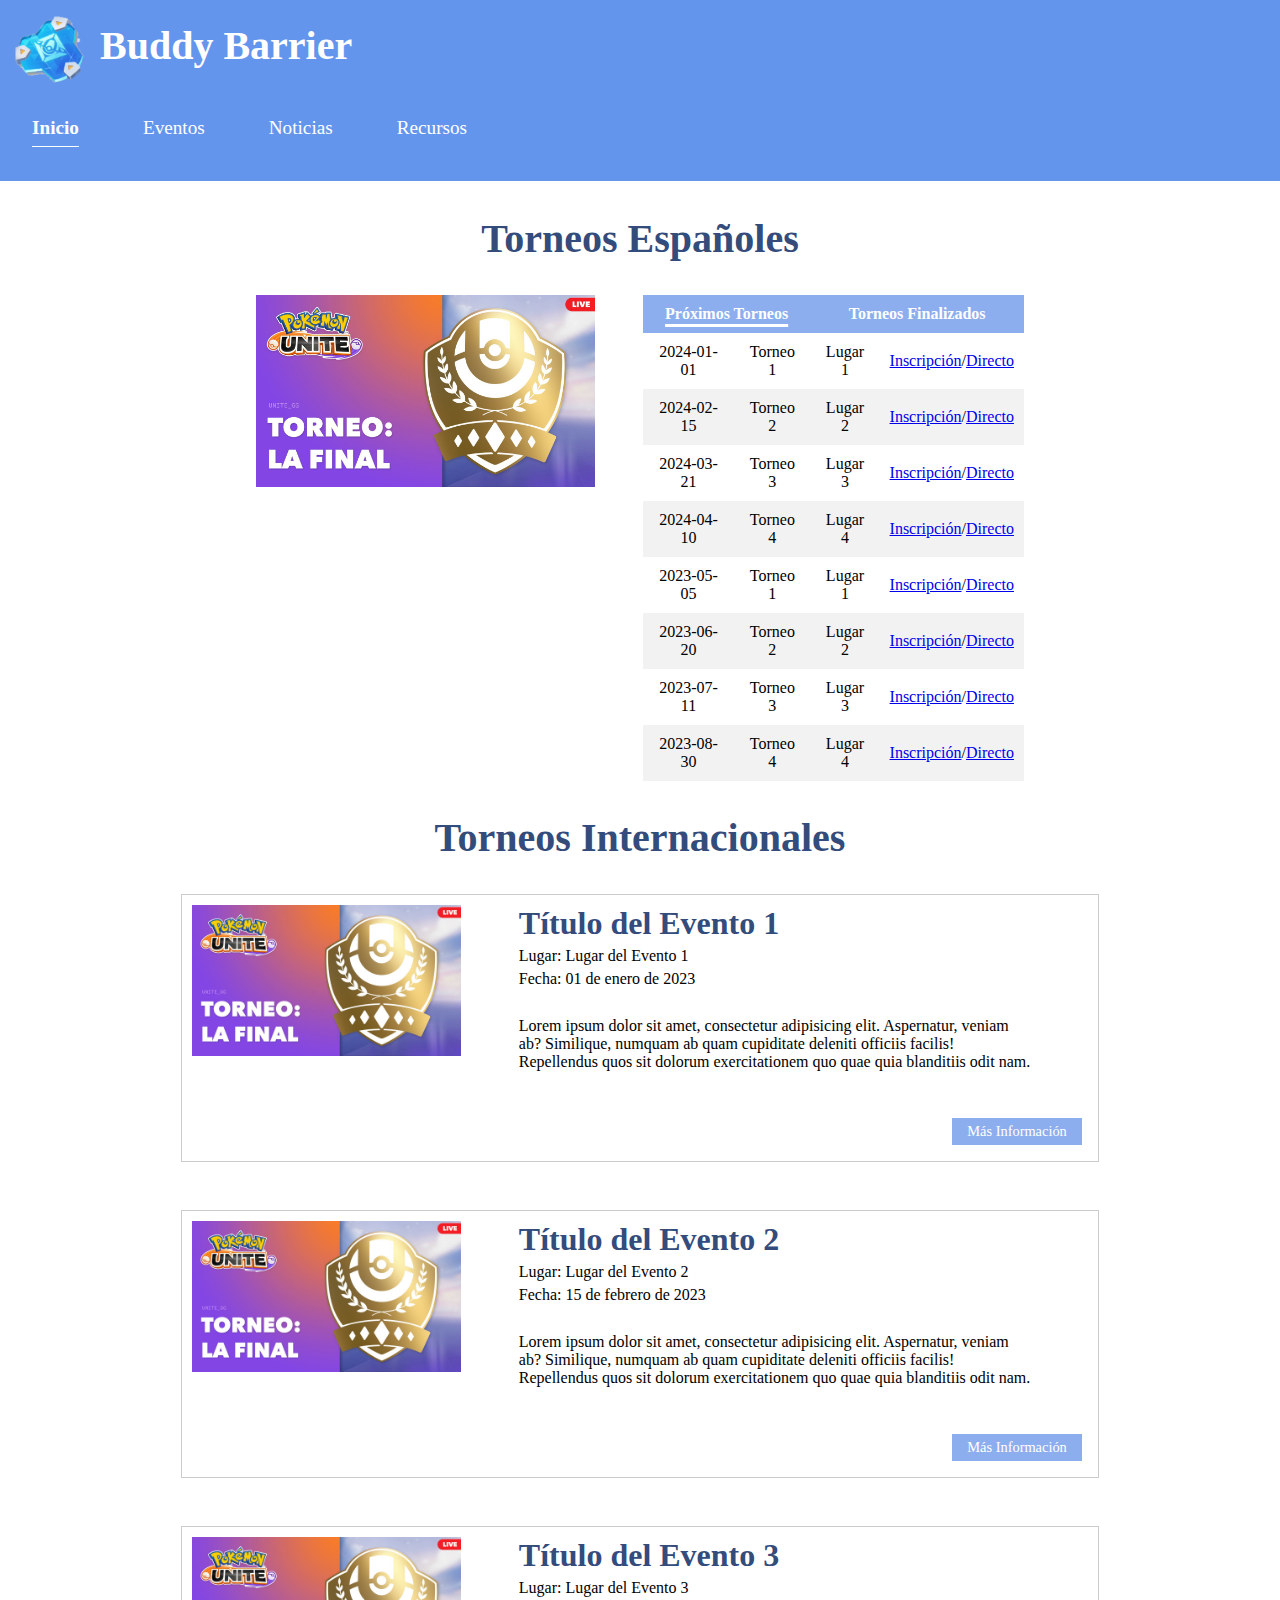
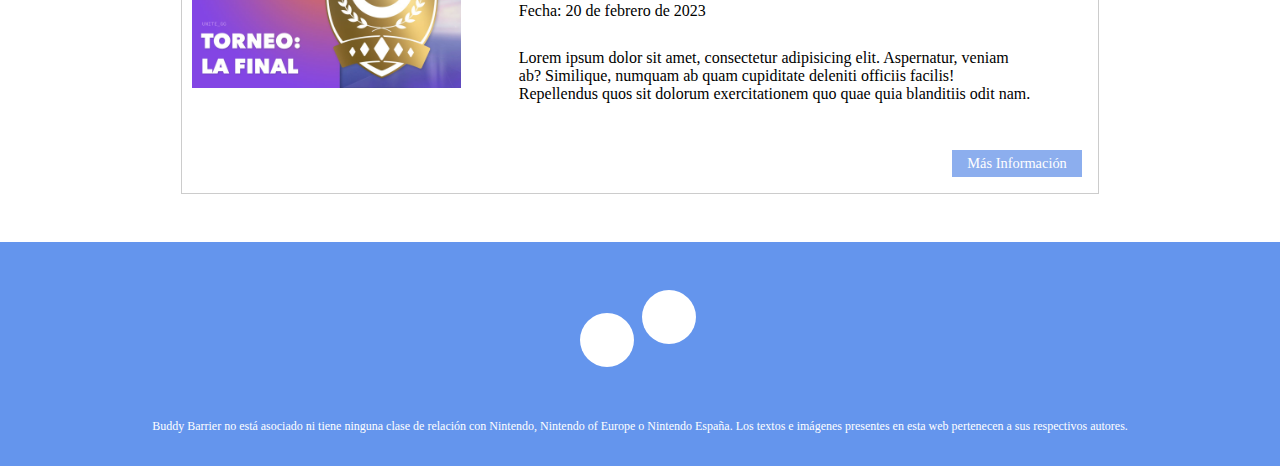
==== index.html @ f01d0a7c "intentar corregir tabla" ====
<!DOCTYPE html>
<html lang="es">

<head>
    <meta charset="UTF-8">
    <meta name="viewport" content="width=device-width, initial-scale=1.0">
    <title>Buddy Barrier</title>
    <link rel="stylesheet" href="css/estilos.css">
    <link rel="stylesheet" href="https://cdnjs.cloudflare.com/ajax/libs/font-awesome/4.7.0/css/font-awesome.min.css">

    <link rel="stylesheet" href="https://use.fontawesome.com/releases/v5.8.1/css/all.css"
        integrity="sha384-50oBUHEmvpQ+1lW4y57PTFmhCaXp0ML5d60M1M7uH2+nqUivzIebhndOJK28anvf" crossorigin="anonymous">
    <script src="css/js/tablaeventos.js"></script>
    <script src="./css/js/script.js"> </script>

</head>

<body>
    <script>
        document.addEventListener("DOMContentLoaded", function () {
            document.getElementById('encabezado1').addEventListener('click', function () {
                mostrarFilas('grupo1');
                var columna = document.getElementById('encabezado1');
                columna.classList.add('activo');
                columna = document.getElementById('encabezado2');
                columna.classList.remove('activo');
                ocultarFilas('grupo2');
            });

            document.getElementById('encabezado2').addEventListener('click', function () {
                mostrarFilas('grupo2');
                ocultarFilas('grupo1');
                var columna = document.getElementById('encabezado2');
                columna.classList.add('activo');
                columna = document.getElementById('encabezado1');
                columna.classList.remove('activo');
            });

            document.getElementById('encabezado1').click();

            function mostrarFilas(grupo) {
                var filas = document.getElementsByClassName(grupo);

                for (var i = 0; i < filas.length; i++) {
                    filas[i].classList.remove('oculto');
                }
            }

            function ocultarFilas(grupo) {
                var filas = document.getElementsByClassName(grupo);

                for (var i = 0; i < filas.length; i++) {
                    filas[i].classList.add('oculto');
                }
            }
        });

    </script>

    <header>

        <div class="topnav" id="myTopnav">
            <div class="logo" id="logo">
                <img src="css/imagenes/BuddyB.png">
                <h1>Buddy Barrier</h1>
            </div>

            <a href="index.html" class="active">Inicio</a>
            <a href="eventos.html">Eventos</a>
            <a href="noticas.html">Noticias</a>
            <a href="recursos.html">Recursos</a>
            <a href="javascript:void(0);" class="icon" onclick="menuFunction()">
                <span class="bars">☰</span>
            </a>
        </div>
    </header>
    <main>
        <h2>Torneos Españoles</h2>

        <div class="infotorneo">
            <a href="#"><img src="css/imagenes/destacado/torneo.jpg" class="imagen"></a>
            <table class="mi-tabla">
                <thead>
                    <tr>
                        <th id="encabezado1" class="encabezado" colspan="2">Próximos
                            Torneos</th>
                        <th id="encabezado2" class="encabezado" colspan="2">Torneos
                            Finalizados</th>

                    </tr>

                </thead>

                <tbody id="tablaBody">
                </tbody>

            </table>

        </div>
        <h2>Torneos Internacionales</h2>
        <script src="./css/js/eventos.js"> </script>

        <div class="eventos" id="eventosContainer"></div>

        <script>document.getElementById('logo').addEventListener('click', function () {
                window.location.href = 'index.html';
            });
        </script>

    </main>
    <footer>
        <div class="rounded-social-buttons">
            <a class="social-button facebook" href="https://twitter.com/PKMUnite_ESP" target="_blank"><i
                    class="fab fa-twitter"></i></a>
            <a class="social-button instagram" href="" target="_blank"><i class="fab fa-discord"></i></a>
        </div>
        <p>Buddy Barrier no está asociado ni tiene ninguna clase de relación con Nintendo, Nintendo of Europe o
            Nintendo
            España. Los textos e imágenes presentes en esta web pertenecen a sus respectivos autores.
        </p>

    </footer>
    <button id="scrollToTopBtn">&#5123;</button>
    <script>
        window.onscroll = function () { scrollFunction() };

        function scrollFunction() {
            if (document.body.scrollTop > 20 || document.documentElement.scrollTop > 20) {
                document.getElementById("scrollToTopBtn").style.display = "block";
            } else {
                document.getElementById("scrollToTopBtn").style.display = "none";
            }
        }

        function scrollToTop() {
            document.body.scrollTop = 0;
            document.documentElement.scrollTop = 0;
        }

        document.getElementById("scrollToTopBtn").addEventListener("click", scrollToTop);
    </script>

</body>

</html>
---- css/estilos.css ----
html {
  min-height: 100%;
  position: relative;
}

body {
  margin-bottom: 40px;
}

html,
body {
  max-width: 100%;
  margin: 0;
  padding: 0;
}

main {
  margin-inline: auto;
}

footer {
  position: relative;
  bottom: 0;
  background-color: cornflowerblue;
  width: 100%;
}


@media screen and (max-width: 700px) {
  footer {
    position: relative;
    background-color: cornflowerblue;
    width: 100%;
    margin-top: 2rem;

  }
}

footer p {
  color: #FFFFFF;
  margin: 0;
  padding: 2rem;
  font-size: .75rem;
  font-weight: normal;
  text-align: center;
}

.topnav {
  overflow: hidden;
  background-color: cornflowerblue;
  min-height: 3rem;
  width: 100%;
}

.topnav a {
  float: left;
  display: block;
  color: #FFFFFF;
  text-align: center;
  padding: 1rem 2rem;
  text-decoration: none;
  font-size: 1.2rem;
  min-height: 3rem;
  text-decoration: none;

}

h2 {
  text-align: center;
  width: 70%;
  margin-inline: auto;
  color: rgb(51, 76, 124);
  font-size: 2.5rem;
}

.bars {
  font-size: 2rem;
}

.topnav a:hover {
  background-color: #8caeee;
  color: #FFFFFF;
}

.boton:hover,
.encabezado:hover {
  background-color: #cbdbf8;
  color: #FFFFFF;
}

.topnav a.active {
  color: #FFFFFF;
  text-decoration: underline white;
  text-underline-offset: .75rem;
  font-weight: bold;
}

.topnav .icon {
  display: none;
}

@media screen and (max-width: 700px) {
  .topnav a:not(:first-child) {
    display: none;
  }

  .topnav a.icon {
    float: right;
    display: block;
  }
}

@media screen and (max-width: 700px) {
  .topnav.responsive {
    position: relative;
  }

  .topnav.responsive .icon {
    position: absolute;
    right: 0;
    top: 0;
  }

  .topnav.responsive a {
    float: none;
    display: block;
    text-align: left;
  }
}

body {
  margin: 0;
}

.logo img {
  width: 5%;
  min-width: 100px;
  float: inline-start;
  margin: 0;
}

@media screen and (max-width: 700px) {
  .logo img {
    display: none;
  }
}

.logo h1 {
  display: inline-block;
  vertical-align: top;
  padding-top: 1.4rem;
  margin: 0;
  color: #FFFFFF;
  font-size: 2.5rem;
}

@media screen and (max-width: 700px) {
  .logo h1 {
    display: inline-block;
    vertical-align: top;
    padding: 1rem;
    margin: 0;
    width: 100%;
    color: #FFFFFF;
    font-size: 2.7rem;
  }
}

.logo {
  padding-bottom: 2rem;
}


.mi-tabla {
  border-collapse: collapse;
  margin-left: 3rem;
  width: 50%;
  font-size: 1rem;
}

@media screen and (max-width: 700px) {
  .mi-tabla {
    margin-inline: auto;
    border-collapse: collapse;
    width: 100%;
    font-size: .9rem;
    margin-top: 2rem;
  }
}

.infotorneo {
  width: 60%;
  margin-top: 2rem;
  margin-inline: auto;
  display: flex;
  align-items: flex-start;
}

@media screen and (max-width: 700px) {
  .infotorneo {
    width: 90%;
    flex-direction: column;
    align-items: center;
    text-align: center;
    margin-top: 2rem;
    margin-inline: auto;

  }
}


.encabezado {
  background-color: #8caeee;
  color: white;
  text-align: center;
}

.oculto {
  display: none;
}

.activo {
  color: #FFFFFF;
  text-decoration: underline white;
  text-underline-offset: .3rem;
  text-decoration-thickness: .2rem;
}

.mi-tabla th,
.mi-tabla td {
  padding: 10px;
  text-align: center;
}


.mi-tabla tr:nth-child(even) {
  background-color: #f2f2f2;
  /* Fondo gris para filas pares */
}

.mi-tabla tr:nth-child(odd) {
  background-color: white;
  /* Fondo blanco para filas impares */
}

.imagen {
  width: 100%;
  height: 12rem;
}

@media screen and (max-width: 700px) {
  .imagen {
    width: 100%;
  }
}

.evento {
  display: flex;
  width: 70%;
  margin-inline: auto;
  margin-bottom: 20px;
  border: 1px solid #ccc;
  padding: 10px;
  position: relative;
  margin-bottom: 3rem;

}

.imagenevento {
  flex: 0 0 30%;
  margin-right: 10px;
  width: 80%;
}

@media screen and (max-width: 700px) {
  .imagenevento {
    display: none;

  }
}

.imagenevento img {
  width: 100%;
  height: auto;
}

.informacion {
  flex: 1;
  padding-left: 3rem;
}

@media screen and (max-width: 700px) {
  .informacion {
    flex: 2;
    padding: 2rem;
    margin-inline: auto;

  }
}

.titulo {
  color: rgb(51, 76, 124);
  font-weight: bold;
  font-size: 2em;
  margin-bottom: 5px;
}

.lugar,
.fecha {
  margin-bottom: 5px;
}

.descripcion {

  padding-top: 1.5rem;
  width: 90%;
  margin-bottom: 5rem;
}

@media screen and (max-width: 700px) {
  .descripcion {

    padding-top: 1.5rem;
    width: 90%;
    margin-bottom: 2rem;
  }
}

.boton {
  position: absolute;
  bottom: 1rem;
  right: 1rem;
  background-color: #8caeee;
  color: #fff;
  border: none;
  padding: 5px 10px;
  cursor: pointer;
  font-size: 0.9em;
  width: 12%;
  text-align: center;
}

@media screen and (max-width: 700px) {
  .boton {
    background-color: #8caeee;
    color: #fff;
    border: none;
    padding: 5px 10px;
    cursor: pointer;
    font-size: 0.9em;
    bottom: 0;
    right: 0;
    position: relative;
    width: 50%;
    font-size: 1rem;
    margin-top: 2rem;
    left: 7rem;
    top: 1.5rem;
    text-align: center;
  }
}

.calendar {
  width: 100%;
  margin-inline: auto;
  padding: 5rem;
  height: auto;
}

@media screen and (max-width: 700px) {
  .calendar {
    width: 95%;
    padding: 0;
    margin-top: 2rem;
    margin-bottom: 6rem;
  }
}

.fullimg {
  width: 100%;
  height: 100vh;
  background-color: rgba(0, 0, 0, .9);
  position: fixed;
  top: 0;
  left: 0;
  display: flex;
  align-content: center;
  justify-content: center;
  z-index: 99;
  display: none;
  overflow: auto;
}

.fullscreen {
  width: 100%;
  height: 100vh;
  background-color: rgba(0, 0, 0, .9);
  position: fixed;
  top: 0;
  left: 0;
  align-content: center;
  z-index: 99;
  overflow: auto;
  display: none;
}

.fullscreen h1 {
  color: #FFFFFF;
  width: 70%;
  padding: 2rem;
  font-size: 2.5rem;
  text-align: center;
  margin-inline: auto;
  border-bottom-style: solid;
  border-bottom-width: .10rem;
  border-bottom-color: #FFFFFF;
  font-family: 'Bertha', Cambria, Cochin, Georgia, Times, 'Times New Roman', serif;
  font-weight: bold;
}

.fullscreen a {
  text-decoration: none;

}

.fullscreen p {
  margin-bottom: 4rem;
  color: #FFFFFF;
  padding: 2rem;
  width: 75%;
  margin-inline: auto;
  font-size: 1.5rem;
  font-family: 'Bertha', Cambria, Cochin, Georgia, Times, 'Times New Roman', serif;
  font-weight: normal;
}

.fullscreen div {
  width: 20%;
  margin-inline: auto;
  text-align: center;
  display: block;
  margin-bottom: 4rem;
  position: relative;
  left: 0;
}

@media (max-width: 700px) {
  .fullscreen div {
    min-width: 10rem;
    text-align: center;
    display: block;
    position: relative;
    left: 0;
  }
}

.fullscreen span {
  justify-content: right;
  display: flex;
  padding: 2rem;
}

.fullimg img {
  width: 75%;
  margin-inline: 3rem;
  object-fit: contain;

}

@media (max-width: 700px) {
  .fullimg img {
    width: 75%;
    object-fit: contain;
    margin: 0;
  }
}

span {
  font-size: 3rem;
  color: white;
}

.grid-gallery {
  padding: 2rem;
  display: grid;
  grid-auto-rows: 200px;
  gap: 1rem;
  grid-auto-flow: row dense;
}

.grid-gallery img:hover {
  cursor: pointer;
  opacity: 0.7;
  transform: scale(1.05);
  transform: rotate(-1.2deg) scale(1.05);
  transition: 0.6s ease-out;
  filter: grayscale(0.9);
}

@media all and (min-width: 320px) {
  .grid-gallery {
    grid-template-columns: repeat(1, 1fr);
  }
}

@media all and (min-width: 768px) {
  .grid-gallery {
    grid-template-columns: repeat(3, 1fr);
  }
}

@media all and (min-width: 1024px) {
  .grid-gallery {
    grid-template-columns: repeat(6, 1fr);
  }
}

.grid-gallery__item:nth-child(11n+1) {
  grid-column: span 1;
}

.grid-gallery__item:nth-child(11n+4) {
  grid-column: span 2;
  grid-row: span 1;
}

.grid-gallery__item:nth-child(11n+6) {
  grid-column: span 3;
  grid-row: span 1;
}

.grid-gallery__item:nth-child(11n+7) {
  grid-column: span 1;
  grid-row: span 2;
}

.grid-gallery__item:nth-child(11n+8) {
  grid-column: span 2;
  grid-row: span 2;
}

.grid-gallery__item:nth-child(11n+9) {
  grid-row: span 3;
}

.grid-gallery__image {
  width: 100%;
  height: 100%;
  object-fit: cover;
}

.noticias {
  margin-top: 2rem;
  width: 70%;
  display: flex;
  flex-wrap: wrap;
  margin-inline: auto;
}

.noticia {
  width: calc(50% - 10px);
  margin: 2rem;
  margin-inline: auto;
  border: 1px solid #ccc;
  cursor: pointer;
  transition: transform 0.2s;
}

@media (max-width: 700px) {
  .noticias {
    margin-top: 2rem;
    width: 70%;
    flex-wrap: wrap;
    margin-inline: auto;
  }
}

@media (max-width: 700px) {


  .noticia {
    width: calc(100% - 10px);
    border: 1px solid #ccc;
    cursor: pointer;
    transition: transform 0.2s;
  }
}

.noticia img {
  max-width: 100%;
}

.noticia h2 {
  margin: 10px;
  font-size: 2rem;
  margin-inline: auto;
  color: rgb(51, 76, 124);
}

.noticia:hover {
  transform: scale(1.01);
}

/* noticia*/

.breadcrumb {
  font-size: 1.2rem;
  margin: 2rem;
  margin-inline: auto;
  width: 80%;
}

.contenedornoticia {
  height: auto;
  display: flex;
  width: 80%;
  margin: 2rem;
  margin-inline: auto;
  margin-bottom: 4rem;
}

@media (max-width: 1300px) {
  .contenedornoticia {
    display: block;
    width: 80%;
    margin: 0;
    margin-inline: auto;

  }

}

.articulo {
  width: 60rem;
  box-sizing: border-box;
  margin-right: 7rem;
}

@media (max-width: 1300px) {


  .articulo {
    width: 100%;
    box-sizing: border-box;
    margin-right: 0;
  }
}

.articulo h1 {
  font-size: 3rem;
  color: rgb(51, 76, 124);
}

.imagennoticia img {
  max-width: 100%;
  height: auto;
  margin-bottom: 4rem;
}

.recomendados {
  min-width: 30rem;
  box-sizing: border-box;
  margin-top: 8rem;
  height: 2rem;
  display: grid;
}

@media (max-width: 1300px) {
  .recomendados {
    min-width: 100%;
    box-sizing: border-box;
    margin-top: 2rem;
    height: 4rem;
    display: table;
    margin-bottom: 4rem;
  }
}

.recomendado {
  width: 60%;
  height: auto;
  box-sizing: border-box;
  border: 1px solid #ccc;
  padding: 10px;
  margin-bottom: 20px;
  cursor: pointer;
}

.recomendado:hover {
  transform: scale(1.05);
}

@media (max-width: 1300px) {
  .recomendado {
    width: 90%;
    height: 6rem;
    box-sizing: border-box;
    border: 1px solid #ccc;
    padding: 10px;
    margin-bottom: 20px;
    cursor: pointer;
  }
}

.imagen-recomendado {
  width: 30%;
}

.imagen-recomendado img {
  border-radius: 50%;
  width: 3.5rem;
  height: 3.5rem;
  float: left;
  margin-right: 1.2rem;
}

.recomendado h3 {
  margin: 0;
  font-size: 1rem;
  margin-top: 1.4rem;
  color: rgb(51, 76, 124);
}

.recomendados h2 {
  margin: 0;
  font-size: 1.5rem;
  text-align: left;
  width: 100%;
  margin-bottom: 2rem;
  color: rgb(51, 76, 124);
}

@media (max-width: 1300px) {
  .recomendados h2 {
    margin: 0;
    font-size: 1.5rem;
    text-align: left;
    width: 90%;
    margin-bottom: 2rem;
    color: rgb(51, 76, 124);
  }
}

#scrollToTopBtn {
  display: none;
  position: fixed;
  width: 3%;
  bottom: 20px;
  right: 20px;
  z-index: 99;
  font-size: 1.5rem;
  border: none;
  outline: none;
  background-color: #8caeee;
  /* Cambia este color si lo deseas */
  color: #ffffff;
  /* Cambia este color si lo deseas */
  cursor: pointer;
  padding: 10px 20px;
  border-radius: 5px;
  box-shadow: 0 2px 5px rgba(0, 0, 0, 0.1);
}

@media (max-width: 1320px) {
  #scrollToTopBtn {
    display: none;
    position: fixed;
    min-width: 60px;
    bottom: 20px;
    right: 20px;
    z-index: 99;
    font-size: 1.2rem;
    border: none;
    outline: none;
    background-color: #8caeee;
    /* Cambia este color si lo deseas */
    color: #ffffff;
    /* Cambia este color si lo deseas */
    cursor: pointer;
    padding: 10px 20px;
    border-radius: 5px;
    box-shadow: 0 2px 5px rgba(0, 0, 0, 0.1);
  }
}

.enlacelogo {
  margin: 0;
  padding: 0;
}


.rounded-social-buttons {
  text-align: center;
  padding-bottom: 1rem;
  padding-top: 2rem;
}

.rounded-social-buttons .social-button {
  display: inline-block;
  position: relative;
  cursor: pointer;
  width: 3.125rem;
  height: 3.125rem;
  border: 0.125rem solid transparent;
  padding: 0;
  text-decoration: none;
  text-align: center;
  color: rgb(51, 76, 124);
  font-size: 1.5625rem;
  font-weight: normal;
  line-height: 2em;
  border-radius: 1.6875rem;
  transition: all 0.5s ease;
  margin-right: 0.25rem;
  margin-bottom: 0.25rem;
  margin-top: 1rem;
}

.rounded-social-buttons .social-button:hover,
.rounded-social-buttons .social-button:focus {
  -webkit-transform: rotate(360deg);
  -ms-transform: rotate(360deg);
  transform: rotate(360deg);
}

.rounded-social-buttons .fa-facebook-f,
.fa-instagram {
  font-size: 25px;
}

.rounded-social-buttons .social-button.facebook,
.rounded-social-buttons .social-button.instagram {
  background: #FFFFFF;
}


.rounded-social-buttons .social-button.facebook:hover,
.rounded-social-buttons .social-button.facebook:focus,
.rounded-social-buttons .social-button.instagram:hover,
.rounded-social-buttons .social-button.instagram:focus {
  color: rgb(51, 76, 124);
  ;
  background: #fefefe;
  border-color: rgb(51, 76, 124);
}

.paginas {
  width: 50%;
  margin-inline: auto;
}

.guias {
  width: 95%;
  margin-inline: auto;
}

@media (max-width: 700px) {
  .paginas {
    width: 70%;
    margin-inline: auto;

  }
}

.pagina {
  display: inline-flex;
  width: 100%;
  border: 1px solid #ccc;
  padding: 1.2rem;
  margin-bottom: 2rem;
}

.pagina:hover {
  transform: scale(1.01);
}

@media (max-width: 700px) {
  .pagina {
    display: block;
    width: 100%;
    padding: 0;
  }
}

.pagina h3 {
  color: rgb(51, 76, 124);
  font-size: 1.7rem;
  margin-bottom: 5px;
}

.pagina p {
  font-size: 1.5rem;
  margin-bottom: 5px;
  width: 90%;
}

.pagina img {
  flex: 0 0 12%;
  min-width: 120px;
  height: 8rem;
  margin-right: 10px;
}

.pagina div {
  padding-left: 2rem;
}

@media (max-width: 700px) {
  .pagina img {
    display: flex;
    flex: 0 0 16%;
    height: 8rem;
    margin-right: 0;
    margin-inline: auto;
    padding-top: 1.5rem;
  }

  .pagina h3 {
    color: rgb(51, 76, 124);
    width: 100%;
    text-align: center;
    font-size: 1.6rem;
    margin-inline: auto;
  }

  .pagina p {
    display: flex;
    margin-inline: auto;
    margin-bottom: 2rem;
    width: 90%;
  }

  .pagina div {
    padding-left: 0;
  }
}

.grid-container {
  display: flex;
  flex-wrap: wrap;
  width: 100%;
  margin-inline: auto;
  margin-bottom: 3rem;
}

.column {
  flex: 1;
  padding: 1.4rem;
  box-sizing: border-box;
}

.item {
  border: 1px solid #ccc;
  margin-bottom: 1rem;
  padding: 1rem;
}

.item:hover {
  transform: scale(1.02);
}

.item h3 {
  color: rgb(51, 76, 124);
  font-size: 1.5rem;
  text-align: center;
  width: 100%;
  margin: 0;
  margin-bottom: 1rem;
  margin-top: 1rem;
}

.item img {
  max-width: 100%;
  height: auto;
}

@media (max-width: 1250px) {
  .item h3 {
    color: rgb(51, 76, 124);
    font-size: .9rem;
    text-align: center;
  }

}

@media (max-width: 1000px) {
  .item h3 {
    color: rgb(51, 76, 124);
    font-size: .7rem;
    text-align: center;
  }

}

@media (max-width: 768px) {
  .item h3 {
    color: rgb(51, 76, 124);
    font-size: 1.2rem;
    text-align: center;
  }

  .column {
    flex: 100%;
  }
}

.search-container {
  padding-top: 2rem;
  width: 50%;
  margin-inline: auto;
}

@media (max-width: 1150px) {
  .search-container {
    padding-top: 2rem;
    width: 90%;
    margin-inline: auto;
  }
}

#searchInput {
  padding: 10px;
  border: 1px solid #ccc;
  border-radius: 5px;
  font-size: 16px;
  width: 65%;
}

@media (max-width: 1120px) {
  #searchInput {
    padding: 10px;
    border: 1px solid #ccc;
    border-radius: 5px;
    font-size: 16px;
    width: 75%;
  }
}

@media (max-width: 768px) {
  #searchInput {
    padding: 10px;
    border: 1px solid #ccc;
    border-radius: 5px;
    font-size: 16px;
    width: 30%;
  }
}

.search-container button {
  padding: 10px 20px;
  background-color: #007bff;
  color: #fff;
  border: none;
  border-radius: 5px;
  cursor: pointer;
  font-size: 16px;
}

.search-container button:hover {
  background-color: #0056b3;
}
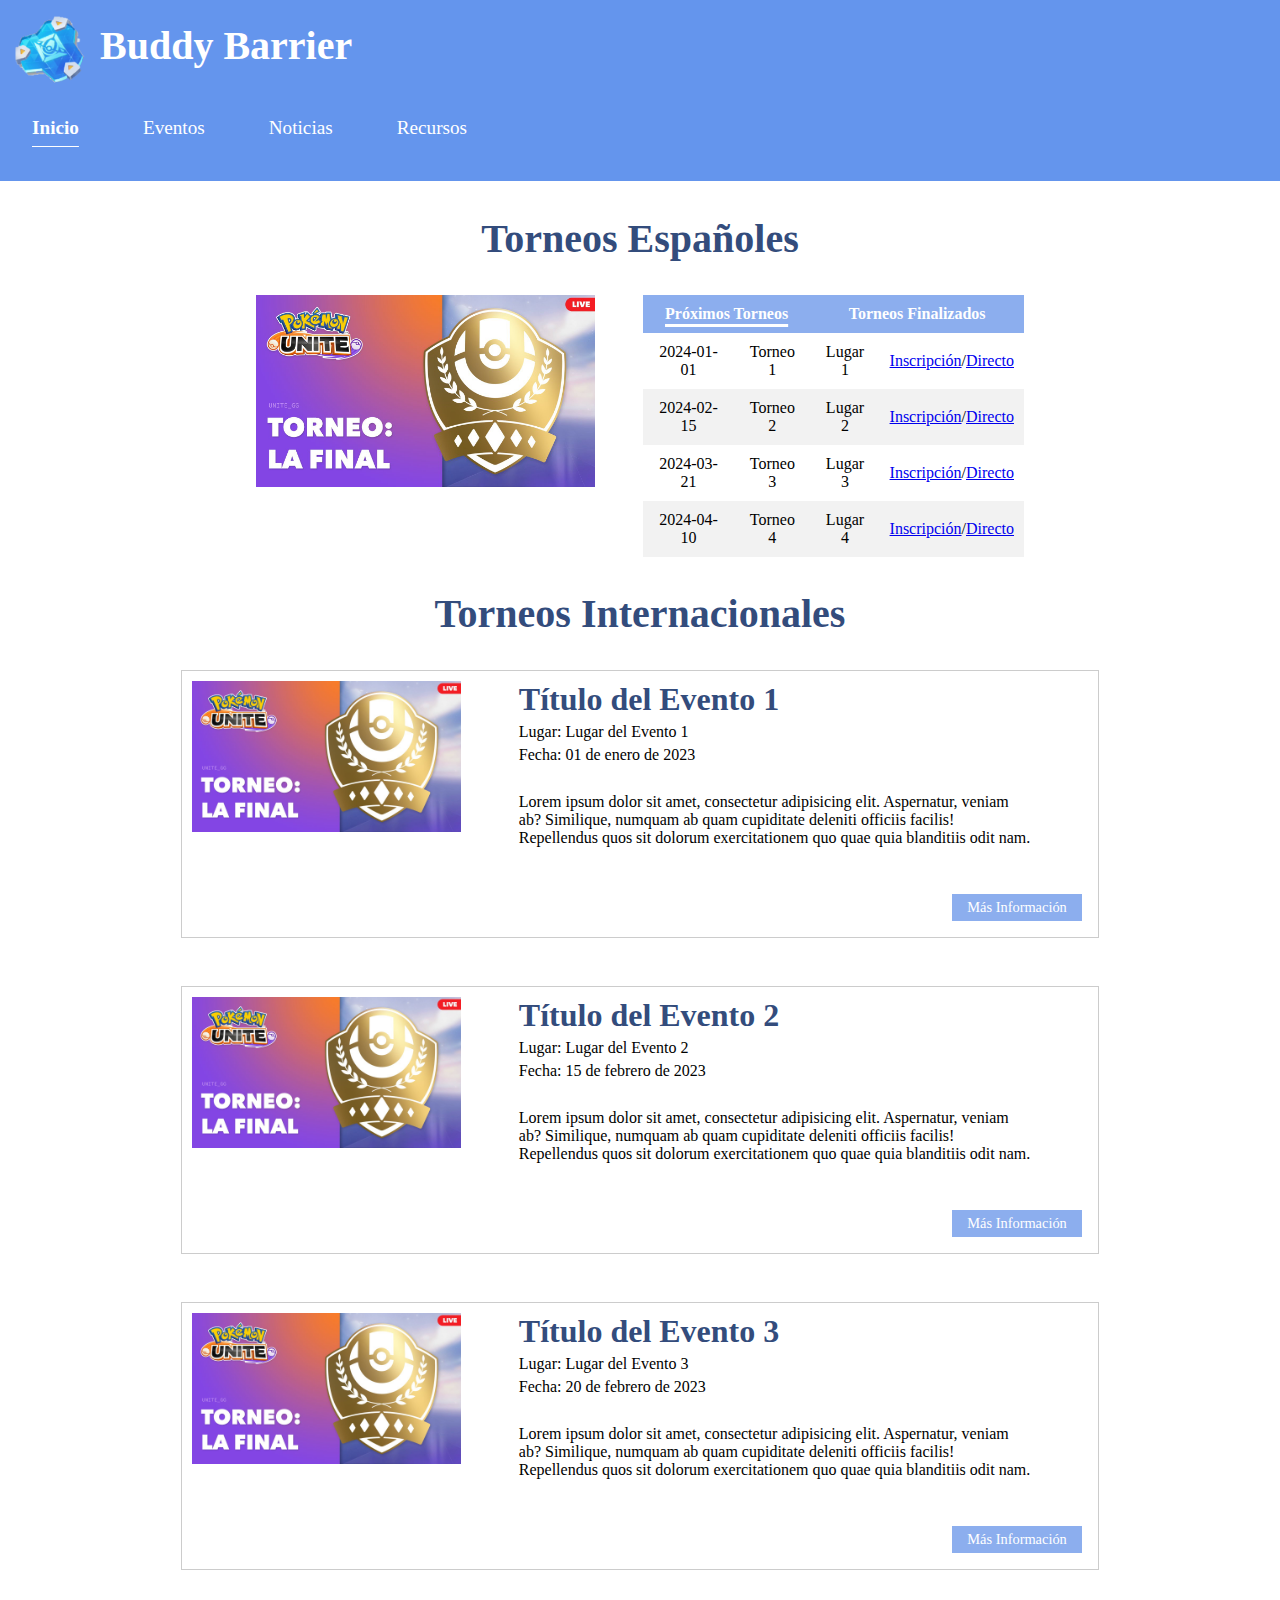
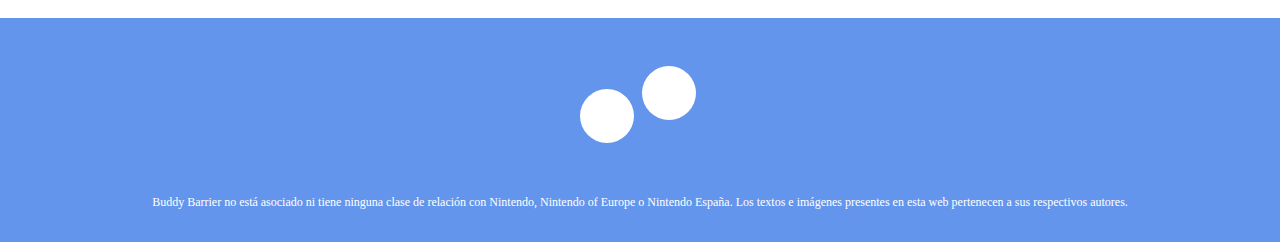
==== commit 956a01f0: "intentando arreglar scripts" ====
--- a/index.html
+++ b/index.html
@@ -11,51 +11,13 @@
     <link rel="stylesheet" href="https://use.fontawesome.com/releases/v5.8.1/css/all.css"
         integrity="sha384-50oBUHEmvpQ+1lW4y57PTFmhCaXp0ML5d60M1M7uH2+nqUivzIebhndOJK28anvf" crossorigin="anonymous">
     <script src="css/js/tablaeventos.js"></script>
-    <script src="./css/js/script.js"> </script>
+    <script src="css/js/encabezadostabla.js"> </script>
 
 </head>
 
 <body>
-    <script>
-        document.addEventListener("DOMContentLoaded", function () {
-            document.getElementById('encabezado1').addEventListener('click', function () {
-                mostrarFilas('grupo1');
-                var columna = document.getElementById('encabezado1');
-                columna.classList.add('activo');
-                columna = document.getElementById('encabezado2');
-                columna.classList.remove('activo');
-                ocultarFilas('grupo2');
-            });
 
-            document.getElementById('encabezado2').addEventListener('click', function () {
-                mostrarFilas('grupo2');
-                ocultarFilas('grupo1');
-                var columna = document.getElementById('encabezado2');
-                columna.classList.add('activo');
-                columna = document.getElementById('encabezado1');
-                columna.classList.remove('activo');
-            });
-
-            document.getElementById('encabezado1').click();
-
-            function mostrarFilas(grupo) {
-                var filas = document.getElementsByClassName(grupo);
-
-                for (var i = 0; i < filas.length; i++) {
-                    filas[i].classList.remove('oculto');
-                }
-            }
-
-            function ocultarFilas(grupo) {
-                var filas = document.getElementsByClassName(grupo);
-
-                for (var i = 0; i < filas.length; i++) {
-                    filas[i].classList.add('oculto');
-                }
-            }
-        });
-
-    </script>
+    <script src="css/js/script.js"> </script>
 
     <header>
 
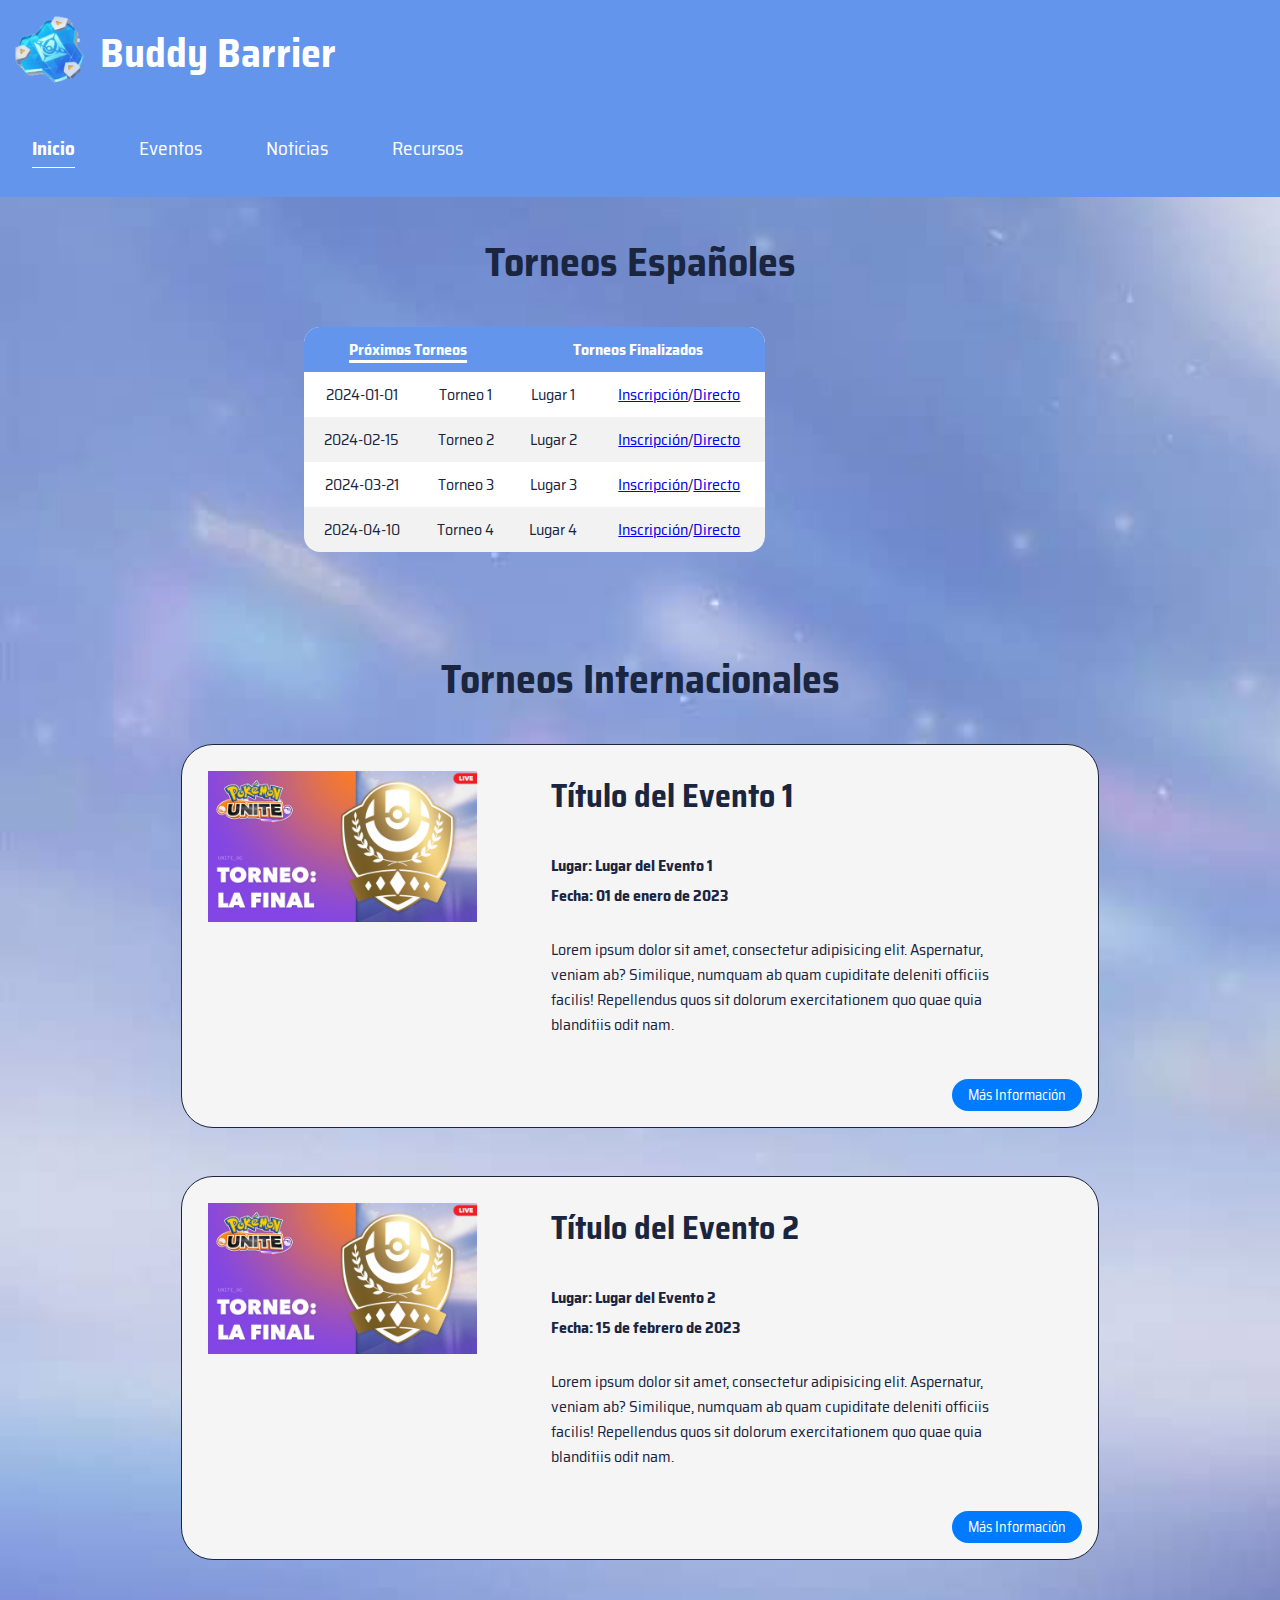
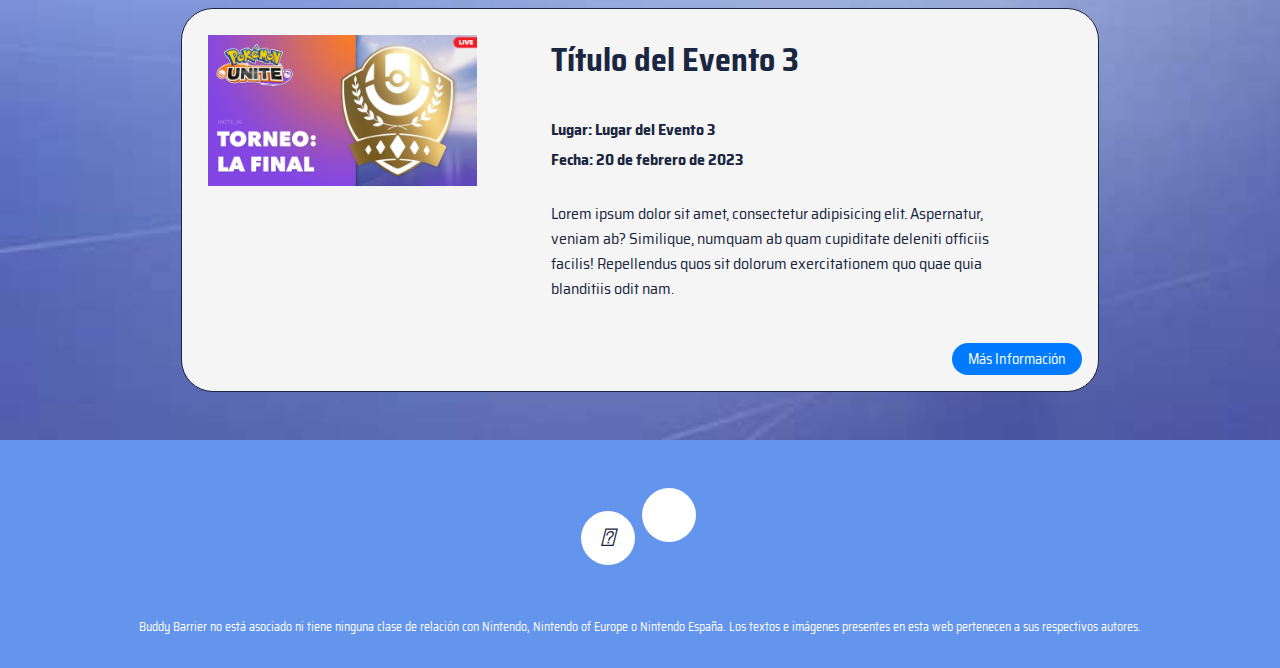
==== commit 61d16e72: "intentando sacar twitch" ====
--- a/index.html
+++ b/index.html
@@ -10,8 +10,6 @@
 
     <link rel="stylesheet" href="https://use.fontawesome.com/releases/v5.8.1/css/all.css"
         integrity="sha384-50oBUHEmvpQ+1lW4y57PTFmhCaXp0ML5d60M1M7uH2+nqUivzIebhndOJK28anvf" crossorigin="anonymous">
-    <script src="css/js/tablaeventos.js"></script>
-    <script src="css/js/encabezadostabla.js"> </script>
 
 </head>
 
@@ -40,7 +38,8 @@
         <h2>Torneos Españoles</h2>
 
         <div class="infotorneo">
-            <a href="#"><img src="css/imagenes/destacado/torneo.jpg" class="imagen"></a>
+            <div id="twitch-iframe-container">
+            </div>
             <table class="mi-tabla">
                 <thead>
                     <tr>
@@ -57,6 +56,7 @@
                 </tbody>
 
             </table>
+            <script src="css/js/tablaeventos.js"></script>
 
         </div>
         <h2>Torneos Internacionales</h2>
--- a/css/estilos.css
+++ b/css/estilos.css
@@ -1,6 +1,9 @@
+@import url('https://fonts.googleapis.com/css2?family=Saira+Semi+Condensed:wght@100;200;300;400;500;600;700;800;900&display=swap');
+
 html {
   min-height: 100%;
   position: relative;
+  font-family: 'Saira Semi Condensed';
 }
 
 body {
@@ -12,6 +15,10 @@
   max-width: 100%;
   margin: 0;
   padding: 0;
+  background-image: url('./imagenes/background.jpg');
+  background-size: cover;
+  background-repeat: no-repeat;
+  color: rgb(26, 38, 63);
 }
 
 main {
@@ -29,7 +36,7 @@
 @media screen and (max-width: 700px) {
   footer {
     position: relative;
-    background-color: cornflowerblue;
+    background-color: #6495ed;
     width: 100%;
     margin-top: 2rem;
 
@@ -69,7 +76,7 @@
   text-align: center;
   width: 70%;
   margin-inline: auto;
-  color: rgb(51, 76, 124);
+  color: rgb(26, 38, 63);
   font-size: 2.5rem;
 }
 
@@ -77,14 +84,14 @@
   font-size: 2rem;
 }
 
-.topnav a:hover {
+.topnav a:hover,
+.encabezado:hover {
   background-color: #8caeee;
   color: #FFFFFF;
 }
 
-.boton:hover,
-.encabezado:hover {
-  background-color: #cbdbf8;
+.boton:hover {
+  background-color: #0056b3;
   color: #FFFFFF;
 }
 
@@ -174,11 +181,13 @@
 .mi-tabla {
   border-collapse: collapse;
   margin-left: 3rem;
-  width: 50%;
+  width: 60%;
   font-size: 1rem;
-}
-
-@media screen and (max-width: 700px) {
+  border-radius: 1rem;
+  overflow: hidden;
+}
+
+@media screen and (max-width: 1100px) {
   .mi-tabla {
     margin-inline: auto;
     border-collapse: collapse;
@@ -194,9 +203,10 @@
   margin-inline: auto;
   display: flex;
   align-items: flex-start;
-}
-
-@media screen and (max-width: 700px) {
+  margin-bottom: 6rem;
+}
+
+@media screen and (max-width: 1100px) {
   .infotorneo {
     width: 90%;
     flex-direction: column;
@@ -210,7 +220,7 @@
 
 
 .encabezado {
-  background-color: #8caeee;
+  background-color: cornflowerblue;
   color: white;
   text-align: center;
 }
@@ -245,7 +255,8 @@
 
 .imagen {
   width: 100%;
-  height: 12rem;
+  height: 15rem;
+  border: 1px solid rgb(26, 38, 63);
 }
 
 @media screen and (max-width: 700px) {
@@ -259,10 +270,12 @@
   width: 70%;
   margin-inline: auto;
   margin-bottom: 20px;
-  border: 1px solid #ccc;
+  border: 1px solid rgb(26, 38, 63);
   padding: 10px;
   position: relative;
   margin-bottom: 3rem;
+  background-color: whitesmoke;
+  border-radius: 2rem;
 
 }
 
@@ -270,6 +283,7 @@
   flex: 0 0 30%;
   margin-right: 10px;
   width: 80%;
+  padding: 1rem;
 }
 
 @media screen and (max-width: 700px) {
@@ -299,15 +313,17 @@
 }
 
 .titulo {
-  color: rgb(51, 76, 124);
+  color: rgb(26, 38, 63);
   font-weight: bold;
   font-size: 2em;
-  margin-bottom: 5px;
+  margin-bottom: 2rem;
+  margin-top: 1rem;
 }
 
 .lugar,
 .fecha {
   margin-bottom: 5px;
+  font-weight: bold;
 }
 
 .descripcion {
@@ -330,7 +346,7 @@
   position: absolute;
   bottom: 1rem;
   right: 1rem;
-  background-color: #8caeee;
+  background-color: #007bff;
   color: #fff;
   border: none;
   padding: 5px 10px;
@@ -338,11 +354,12 @@
   font-size: 0.9em;
   width: 12%;
   text-align: center;
+  border-radius: 1rem;
 }
 
 @media screen and (max-width: 700px) {
   .boton {
-    background-color: #8caeee;
+    background-color: #007bff;
     color: #fff;
     border: none;
     padding: 5px 10px;
@@ -357,6 +374,7 @@
     left: 7rem;
     top: 1.5rem;
     text-align: center;
+    border-radius: 1rem;
   }
 }
 
@@ -561,9 +579,11 @@
   width: calc(50% - 10px);
   margin: 2rem;
   margin-inline: auto;
-  border: 1px solid #ccc;
+  border: 1px solid rgb(26, 38, 63);
   cursor: pointer;
   transition: transform 0.2s;
+  border-radius: 1rem;
+  background-color: whitesmoke;
 }
 
 @media (max-width: 700px) {
@@ -580,7 +600,7 @@
 
   .noticia {
     width: calc(100% - 10px);
-    border: 1px solid #ccc;
+    border: 1px solid rgb(26, 38, 63);
     cursor: pointer;
     transition: transform 0.2s;
   }
@@ -588,13 +608,15 @@
 
 .noticia img {
   max-width: 100%;
+  border-top-left-radius: 1rem;
+  border-top-right-radius: 1rem;
 }
 
 .noticia h2 {
   margin: 10px;
   font-size: 2rem;
   margin-inline: auto;
-  color: rgb(51, 76, 124);
+  color: rgb(26, 38, 63);
 }
 
 .noticia:hover {
@@ -604,10 +626,11 @@
 /* noticia*/
 
 .breadcrumb {
-  font-size: 1.2rem;
+  font-size: 1.5rem;
   margin: 2rem;
   margin-inline: auto;
   width: 80%;
+  font-weight: bold;
 }
 
 .contenedornoticia {
@@ -617,6 +640,10 @@
   margin: 2rem;
   margin-inline: auto;
   margin-bottom: 4rem;
+  background-color: whitesmoke;
+  padding: 2.2rem;
+  border: 1px solid rgb(26, 38, 63);
+  border-radius: 1rem;
 }
 
 @media (max-width: 1300px) {
@@ -648,7 +675,7 @@
 
 .articulo h1 {
   font-size: 3rem;
-  color: rgb(51, 76, 124);
+  color: rgb(26, 38, 63);
 }
 
 .imagennoticia img {
@@ -680,10 +707,12 @@
   width: 60%;
   height: auto;
   box-sizing: border-box;
-  border: 1px solid #ccc;
+  border: 1px solid rgb(26, 38, 63);
   padding: 10px;
   margin-bottom: 20px;
   cursor: pointer;
+  background-color: whitesmoke;
+  border-radius: 1rem;
 }
 
 .recomendado:hover {
@@ -695,7 +724,7 @@
     width: 90%;
     height: 6rem;
     box-sizing: border-box;
-    border: 1px solid #ccc;
+    border: 1px solid rgb(26, 38, 63);
     padding: 10px;
     margin-bottom: 20px;
     cursor: pointer;
@@ -718,7 +747,7 @@
   margin: 0;
   font-size: 1rem;
   margin-top: 1.4rem;
-  color: rgb(51, 76, 124);
+  color: rgb(26, 38, 63);
 }
 
 .recomendados h2 {
@@ -727,7 +756,7 @@
   text-align: left;
   width: 100%;
   margin-bottom: 2rem;
-  color: rgb(51, 76, 124);
+  color: rgb(26, 38, 63);
 }
 
 @media (max-width: 1300px) {
@@ -737,7 +766,7 @@
     text-align: left;
     width: 90%;
     margin-bottom: 2rem;
-    color: rgb(51, 76, 124);
+    color: rgb(26, 38, 63);
   }
 }
 
@@ -805,7 +834,7 @@
   padding: 0;
   text-decoration: none;
   text-align: center;
-  color: rgb(51, 76, 124);
+  color: rgb(26, 38, 63);
   font-size: 1.5625rem;
   font-weight: normal;
   line-height: 2em;
@@ -838,10 +867,10 @@
 .rounded-social-buttons .social-button.facebook:focus,
 .rounded-social-buttons .social-button.instagram:hover,
 .rounded-social-buttons .social-button.instagram:focus {
-  color: rgb(51, 76, 124);
+  color: rgb(26, 38, 63);
   ;
   background: #fefefe;
-  border-color: rgb(51, 76, 124);
+  border-color: rgb(26, 38, 63);
 }
 
 .paginas {
@@ -865,9 +894,11 @@
 .pagina {
   display: inline-flex;
   width: 100%;
-  border: 1px solid #ccc;
+  border: 1px solid rgb(26, 38, 63);
   padding: 1.2rem;
   margin-bottom: 2rem;
+  border-radius: 1rem;
+  background-color: whitesmoke;
 }
 
 .pagina:hover {
@@ -883,7 +914,7 @@
 }
 
 .pagina h3 {
-  color: rgb(51, 76, 124);
+  color: rgb(26, 38, 63);
   font-size: 1.7rem;
   margin-bottom: 5px;
 }
@@ -916,7 +947,7 @@
   }
 
   .pagina h3 {
-    color: rgb(51, 76, 124);
+    color: rgb(26, 38, 63);
     width: 100%;
     text-align: center;
     font-size: 1.6rem;
@@ -941,6 +972,7 @@
   width: 100%;
   margin-inline: auto;
   margin-bottom: 3rem;
+  margin-top: 3rem;
 }
 
 .column {
@@ -950,9 +982,11 @@
 }
 
 .item {
-  border: 1px solid #ccc;
+  border: 1px solid rgb(26, 38, 63);
   margin-bottom: 1rem;
   padding: 1rem;
+  background-color: whitesmoke;
+  border-radius: 1rem;
 }
 
 .item:hover {
@@ -960,7 +994,7 @@
 }
 
 .item h3 {
-  color: rgb(51, 76, 124);
+  color: rgb(26, 38, 63);
   font-size: 1.5rem;
   text-align: center;
   width: 100%;
@@ -976,7 +1010,7 @@
 
 @media (max-width: 1250px) {
   .item h3 {
-    color: rgb(51, 76, 124);
+    color: rgb(26, 38, 63);
     font-size: .9rem;
     text-align: center;
   }
@@ -985,7 +1019,7 @@
 
 @media (max-width: 1000px) {
   .item h3 {
-    color: rgb(51, 76, 124);
+    color: rgb(26, 38, 63);
     font-size: .7rem;
     text-align: center;
   }
@@ -994,7 +1028,7 @@
 
 @media (max-width: 768px) {
   .item h3 {
-    color: rgb(51, 76, 124);
+    color: rgb(26, 38, 63);
     font-size: 1.2rem;
     text-align: center;
   }
@@ -1020,16 +1054,17 @@
 
 #searchInput {
   padding: 10px;
-  border: 1px solid #ccc;
+  border: 1px solid rgb(26, 38, 63);
   border-radius: 5px;
   font-size: 16px;
   width: 65%;
+  border-radius: 1rem;
 }
 
 @media (max-width: 1120px) {
   #searchInput {
     padding: 10px;
-    border: 1px solid #ccc;
+    border: 1px solid rgb(26, 38, 63);
     border-radius: 5px;
     font-size: 16px;
     width: 75%;
@@ -1039,7 +1074,7 @@
 @media (max-width: 768px) {
   #searchInput {
     padding: 10px;
-    border: 1px solid #ccc;
+    border: 1px solid rgb(26, 38, 63);
     border-radius: 5px;
     font-size: 16px;
     width: 30%;
@@ -1053,7 +1088,8 @@
   border: none;
   border-radius: 5px;
   cursor: pointer;
-  font-size: 16px;
+  font-size: 0.9em;
+  border-radius: 1rem;
 }
 
 .search-container button:hover {
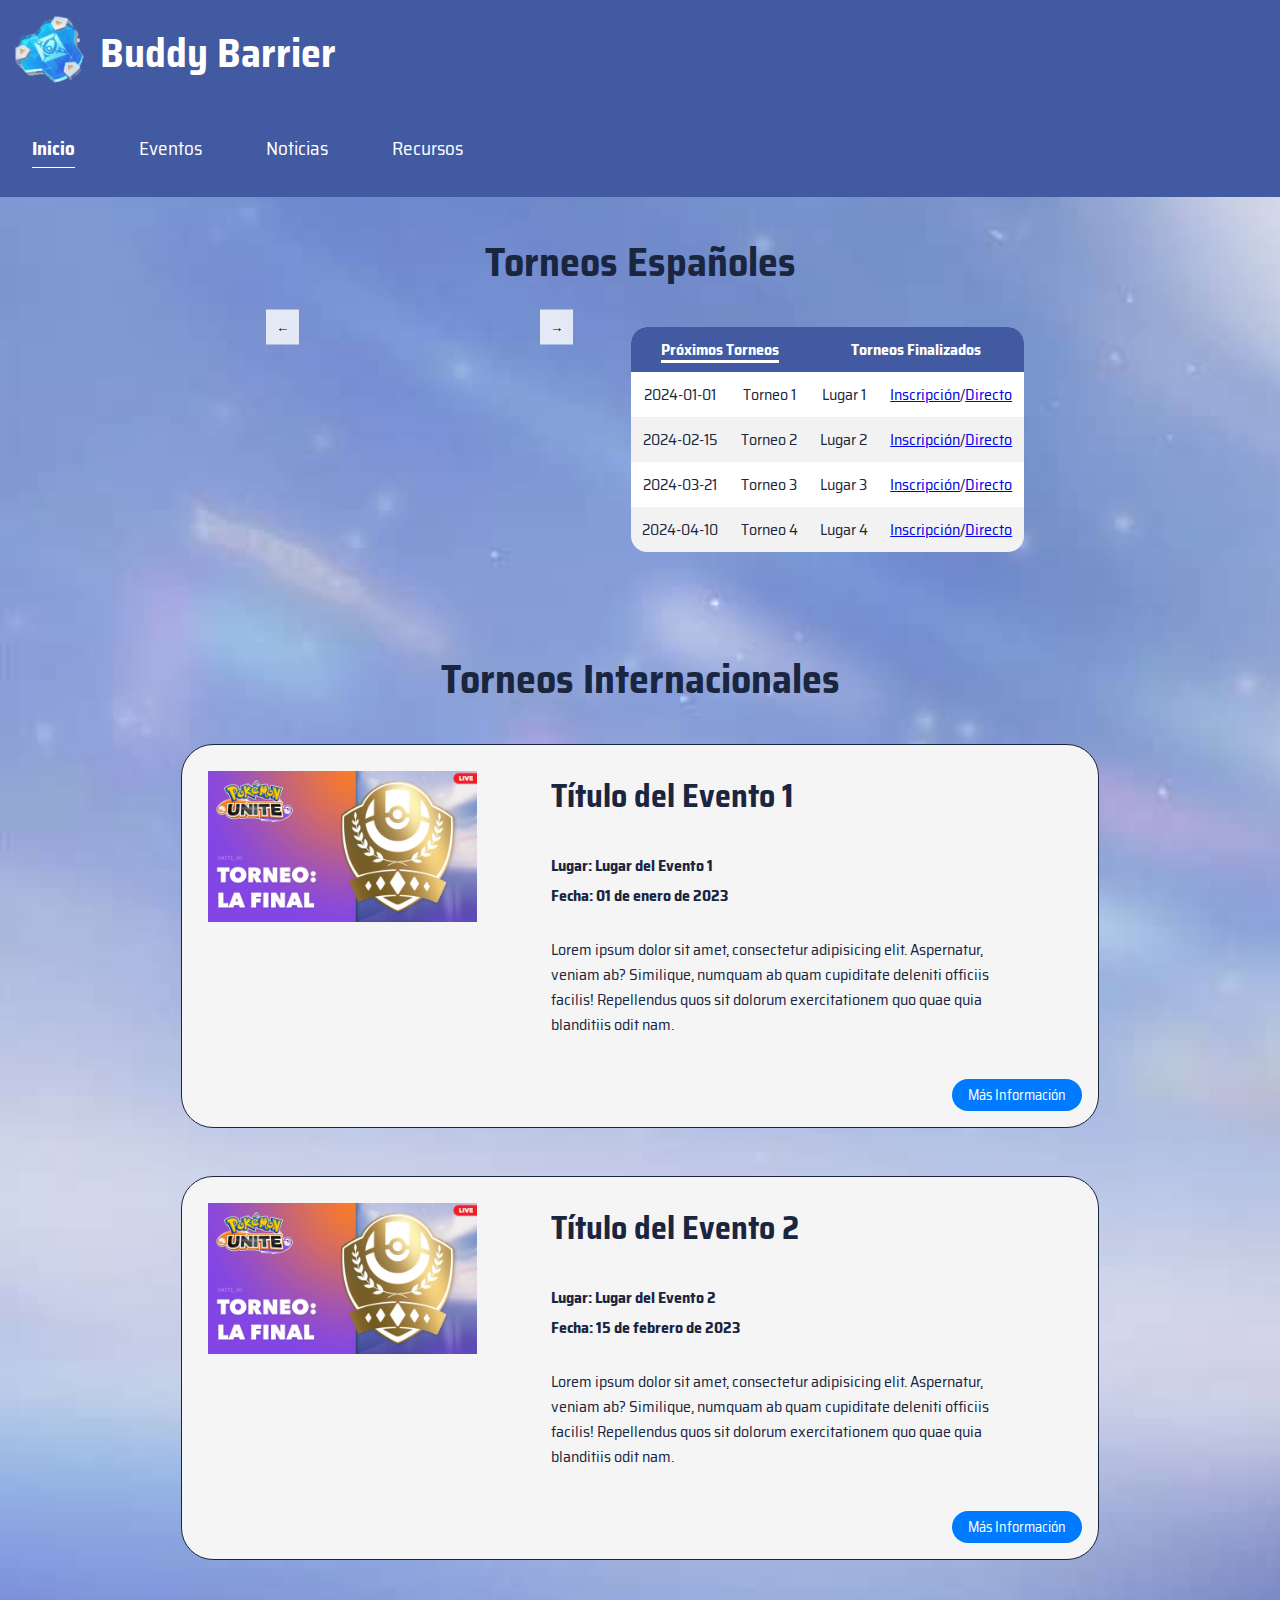
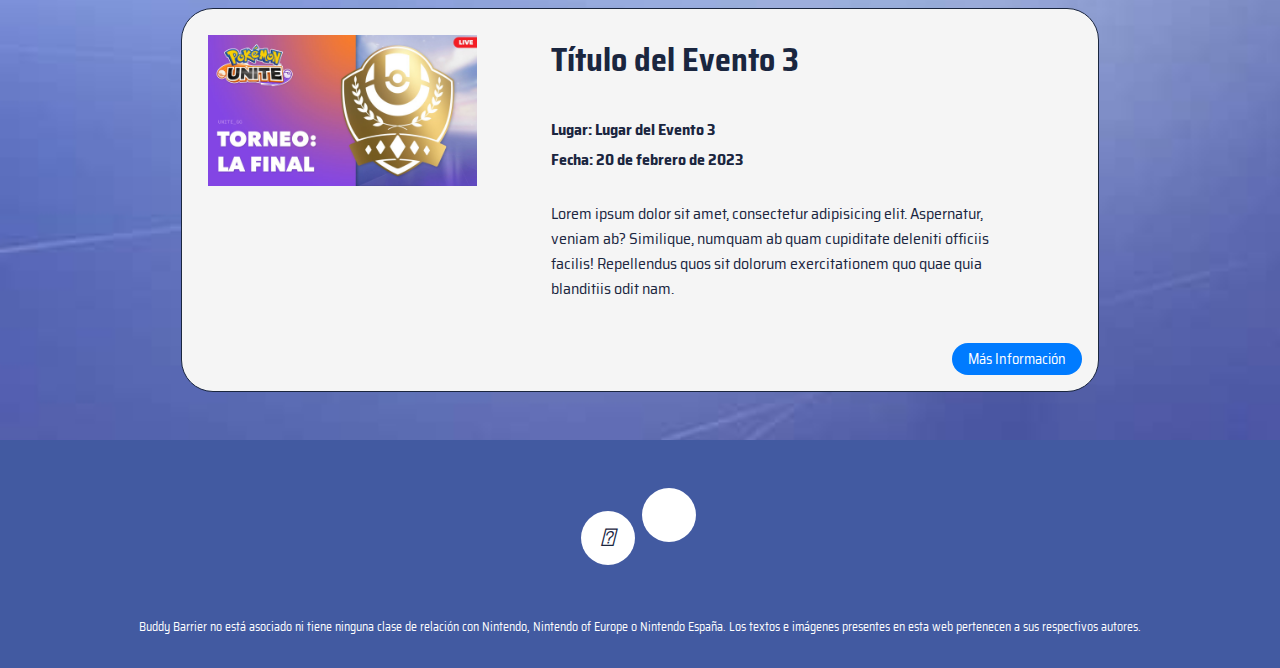
==== commit 6da202e9: "añadir twitch a la pagina" ====
--- a/index.html
+++ b/index.html
@@ -39,7 +39,15 @@
 
         <div class="infotorneo">
             <div id="twitch-iframe-container">
+                <button id="prevButton" class="nav-button" title="anterior"
+                    onclick="navigateChannel(-1)">&#8592;</button>
+                <button id="nextButton" class="nav-button" title="siguiente"
+                    onclick="navigateChannel(1)">&#8594;</button>
+                <!-- Aquí se mostrará el reproductor de Twitch -->
+                <div id="twitch-embed" class="embed"></div>
             </div>
+            <script src="https://embed.twitch.tv/embed/v1.js"></script>
+            <script src="css/js/twitch.js"></script>
             <table class="mi-tabla">
                 <thead>
                     <tr>
--- a/css/estilos.css
+++ b/css/estilos.css
@@ -28,7 +28,7 @@
 footer {
   position: relative;
   bottom: 0;
-  background-color: cornflowerblue;
+  background-color: #425aa1;
   width: 100%;
 }
 
@@ -36,7 +36,7 @@
 @media screen and (max-width: 700px) {
   footer {
     position: relative;
-    background-color: #6495ed;
+    background-color: #425aa1;
     width: 100%;
     margin-top: 2rem;
 
@@ -54,7 +54,7 @@
 
 .topnav {
   overflow: hidden;
-  background-color: cornflowerblue;
+  background-color: #425aa1;
   min-height: 3rem;
   width: 100%;
 }
@@ -220,7 +220,7 @@
 
 
 .encabezado {
-  background-color: cornflowerblue;
+  background-color: #425aa1;
   color: white;
   text-align: center;
 }
@@ -780,7 +780,7 @@
   font-size: 1.5rem;
   border: none;
   outline: none;
-  background-color: #8caeee;
+  background-color: #283763;
   /* Cambia este color si lo deseas */
   color: #ffffff;
   /* Cambia este color si lo deseas */
@@ -801,7 +801,7 @@
     font-size: 1.2rem;
     border: none;
     outline: none;
-    background-color: #8caeee;
+    background-color: #283763;
     /* Cambia este color si lo deseas */
     color: #ffffff;
     /* Cambia este color si lo deseas */
@@ -1006,6 +1006,8 @@
 .item img {
   max-width: 100%;
   height: auto;
+  margin-inline: auto;
+  display: flex;
 }
 
 @media (max-width: 1250px) {
@@ -1094,4 +1096,39 @@
 
 .search-container button:hover {
   background-color: #0056b3;
+}
+
+#twitch-iframe-container {
+  position: relative;
+  width: 50%;
+}
+
+@media (max-width: 768px) {
+  #twitch-iframe-container {
+    position: relative;
+    width: 95%;
+  }
+
+}
+
+.nav-button {
+  position: absolute;
+  top: 50%;
+  transform: translateY(-50%);
+  background-color: rgba(255, 255, 255, 0.8);
+  padding: 10px;
+  border: none;
+  cursor: pointer;
+}
+
+.nav-button:hover {
+  background-color: white;
+}
+
+#prevButton {
+  left: 10px;
+}
+
+#nextButton {
+  right: 10px;
 }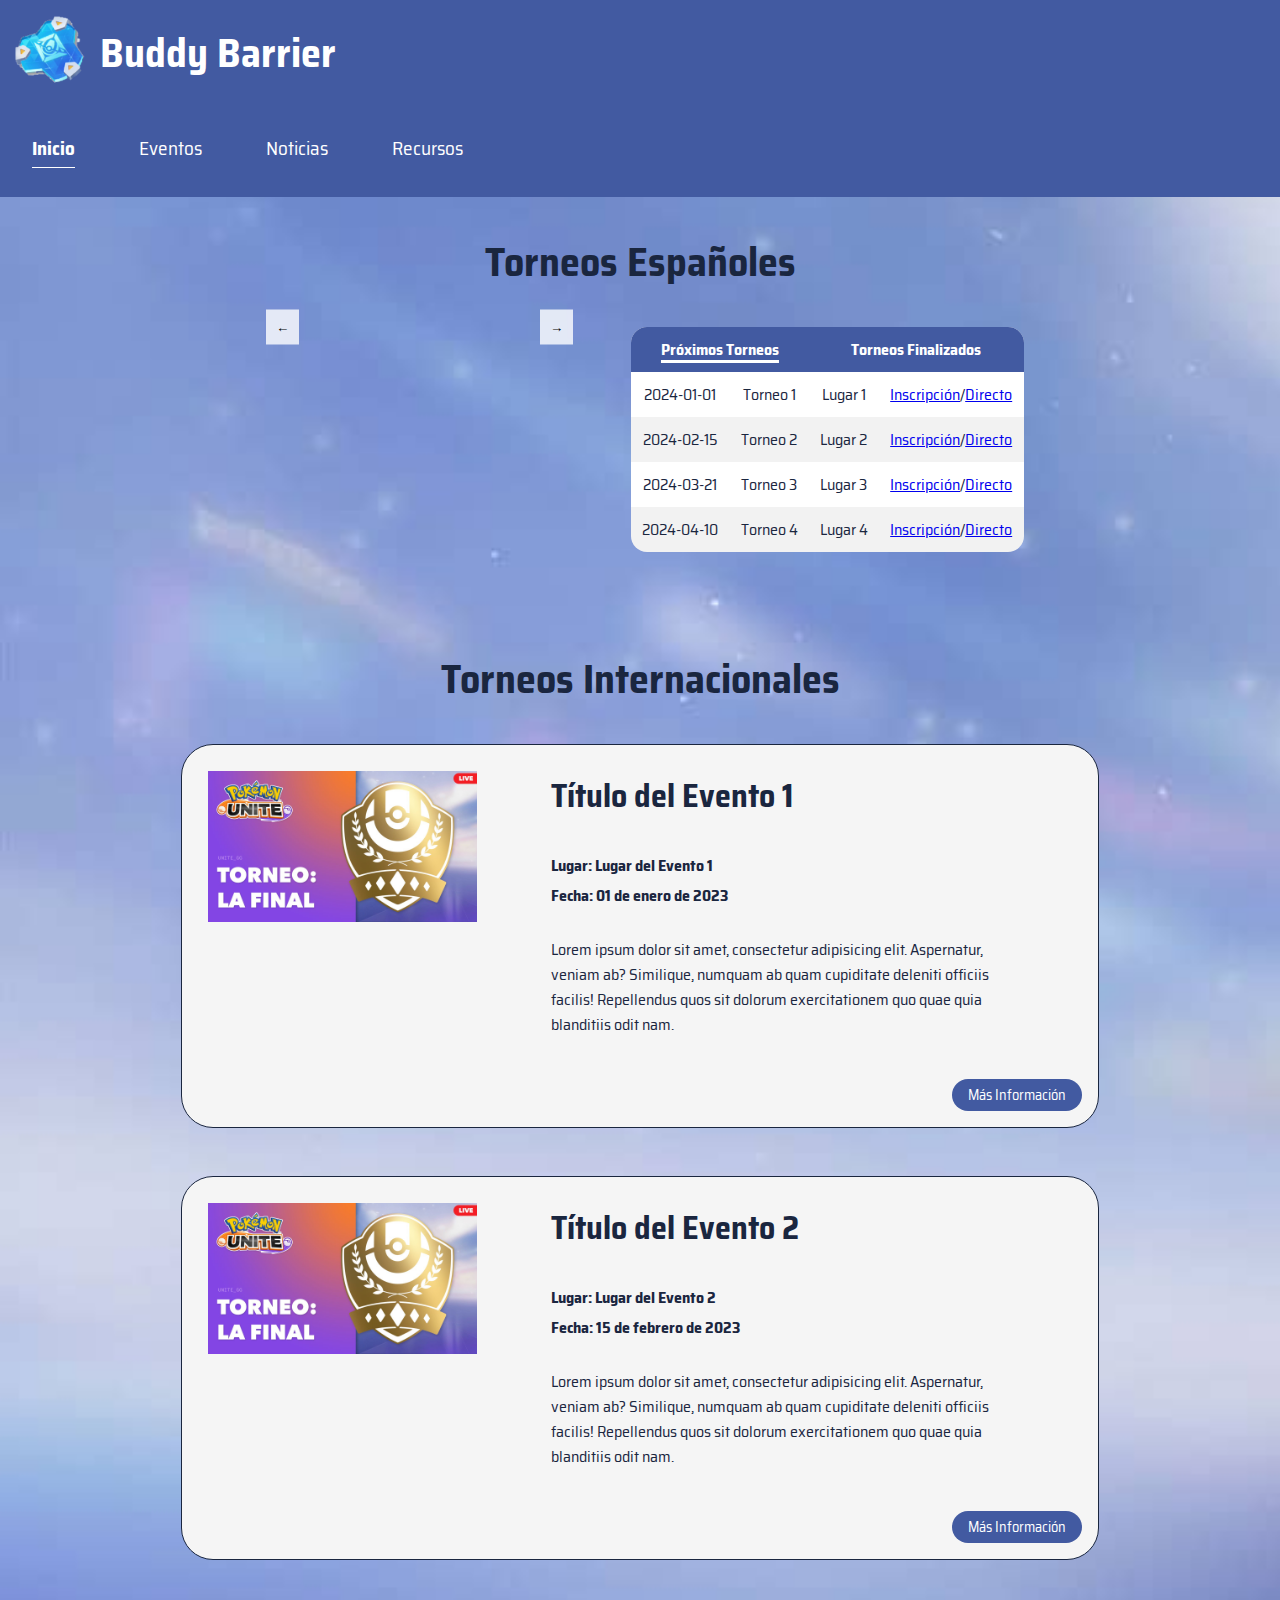
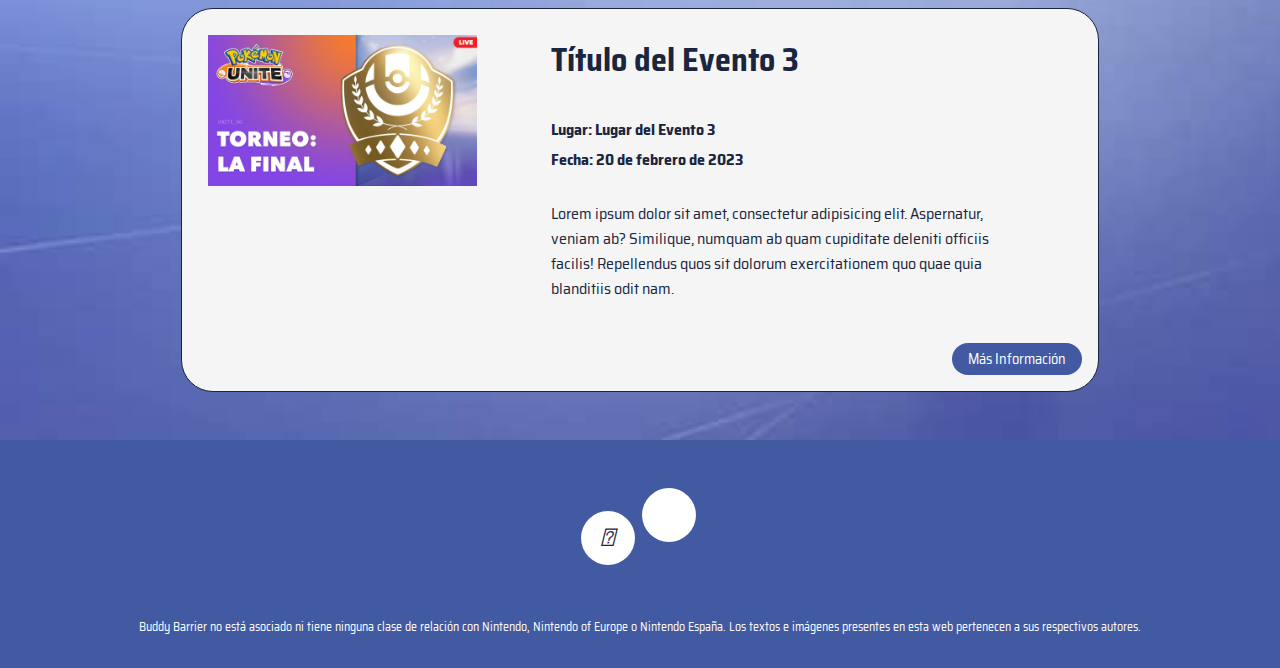
==== commit 64a968c9: "actualizar ico de la web" ====
--- a/index.html
+++ b/index.html
@@ -7,6 +7,7 @@
     <title>Buddy Barrier</title>
     <link rel="stylesheet" href="css/estilos.css">
     <link rel="stylesheet" href="https://cdnjs.cloudflare.com/ajax/libs/font-awesome/4.7.0/css/font-awesome.min.css">
+    <link rel="shortcut icon" href="css/imagenes/Buddyico.ico" />
 
     <link rel="stylesheet" href="https://use.fontawesome.com/releases/v5.8.1/css/all.css"
         integrity="sha384-50oBUHEmvpQ+1lW4y57PTFmhCaXp0ML5d60M1M7uH2+nqUivzIebhndOJK28anvf" crossorigin="anonymous">
--- a/css/estilos.css
+++ b/css/estilos.css
@@ -91,7 +91,7 @@
 }
 
 .boton:hover {
-  background-color: #0056b3;
+  background-color: #8caeee;
   color: #FFFFFF;
 }
 
@@ -346,7 +346,7 @@
   position: absolute;
   bottom: 1rem;
   right: 1rem;
-  background-color: #007bff;
+  background-color: #425aa1;
   color: #fff;
   border: none;
   padding: 5px 10px;
@@ -359,7 +359,7 @@
 
 @media screen and (max-width: 700px) {
   .boton {
-    background-color: #007bff;
+    background-color: #425aa1;
     color: #fff;
     border: none;
     padding: 5px 10px;
@@ -1085,7 +1085,7 @@
 
 .search-container button {
   padding: 10px 20px;
-  background-color: #007bff;
+  background-color: #425aa1;
   color: #fff;
   border: none;
   border-radius: 5px;
@@ -1095,7 +1095,7 @@
 }
 
 .search-container button:hover {
-  background-color: #0056b3;
+  background-color: #8caeee;
 }
 
 #twitch-iframe-container {
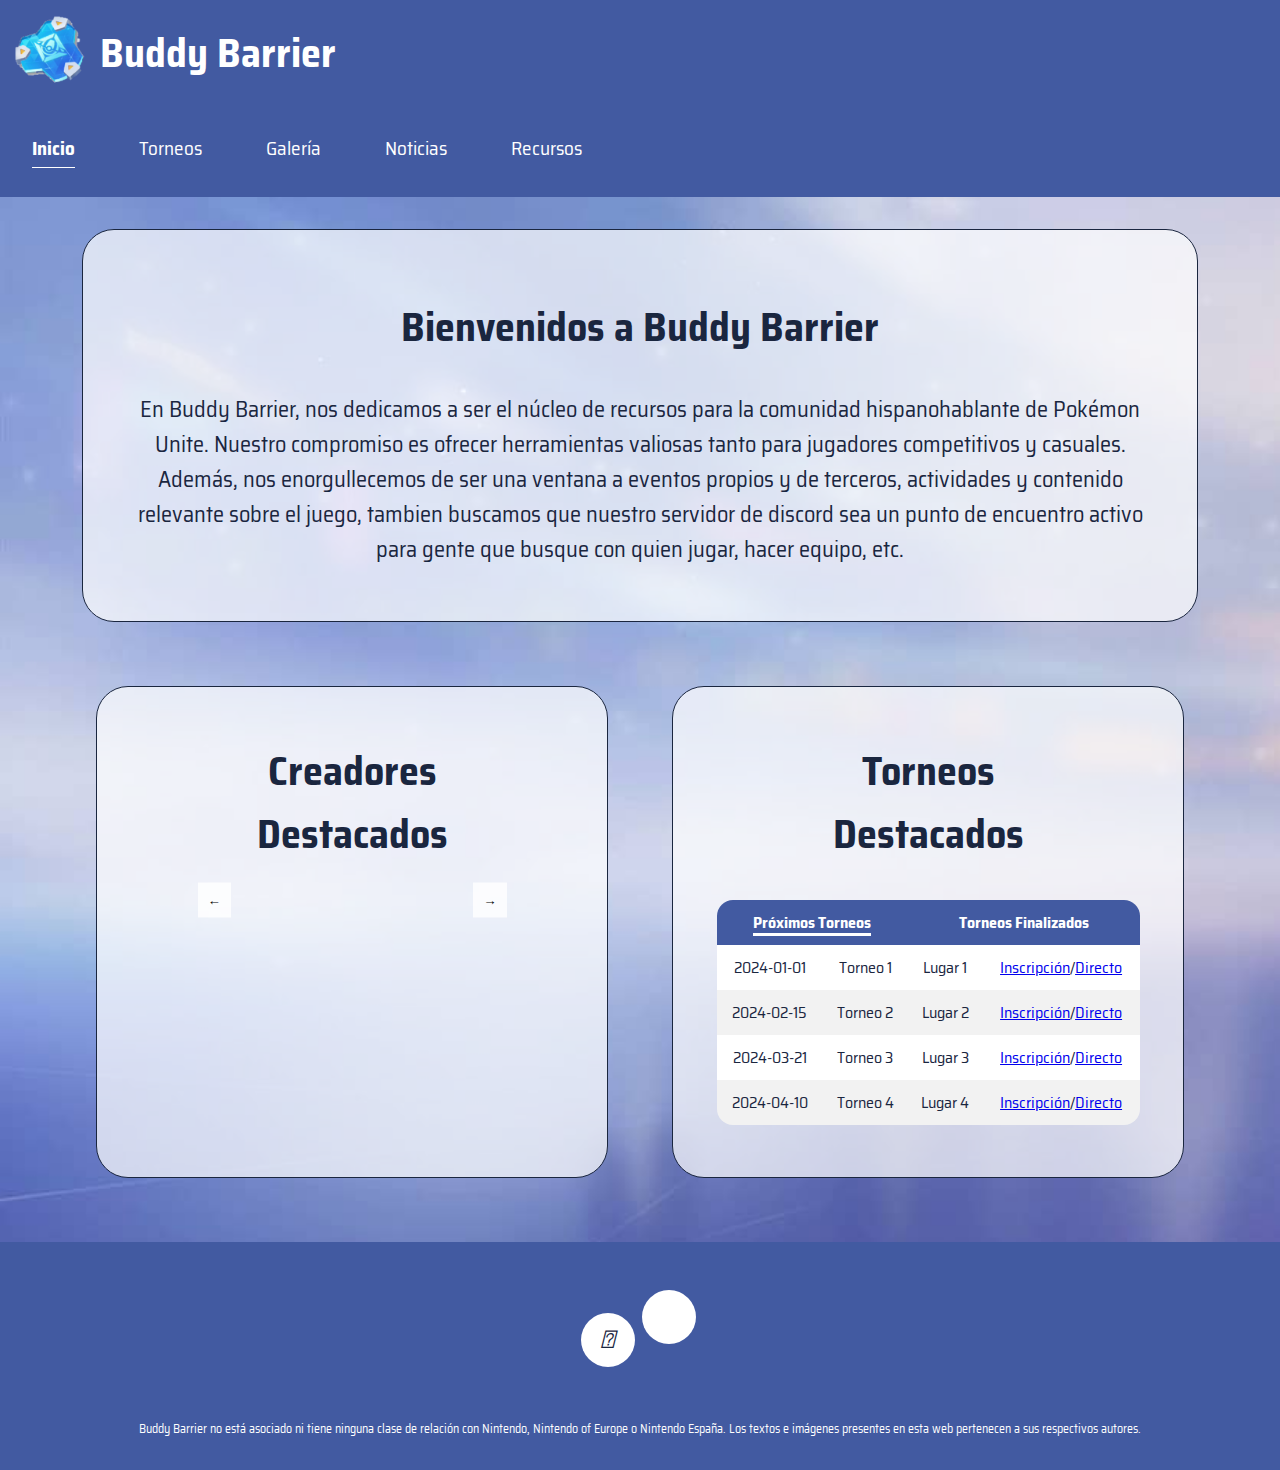
==== commit 5c42e5b1: "cambiar nombre de una seccion del menu" ====
--- a/index.html
+++ b/index.html
@@ -27,7 +27,8 @@
             </div>
 
             <a href="index.html" class="active">Inicio</a>
-            <a href="eventos.html">Eventos</a>
+            <a href="torneos.html">Torneos</a>
+            <a href="eventos.html">Galería</a>
             <a href="noticas.html">Noticias</a>
             <a href="recursos.html">Recursos</a>
             <a href="javascript:void(0);" class="icon" onclick="menuFunction()">
@@ -36,43 +37,60 @@
         </div>
     </header>
     <main>
-        <h2>Torneos Españoles</h2>
 
-        <div class="infotorneo">
-            <div id="twitch-iframe-container">
-                <button id="prevButton" class="nav-button" title="anterior"
-                    onclick="navigateChannel(-1)">&#8592;</button>
-                <button id="nextButton" class="nav-button" title="siguiente"
-                    onclick="navigateChannel(1)">&#8594;</button>
-                <!-- Aquí se mostrará el reproductor de Twitch -->
-                <div id="twitch-embed" class="embed"></div>
+        <div id="divSuperior">
+            <h2>Bienvenidos a Buddy Barrier</h2>
+            <p>En Buddy Barrier, nos dedicamos a ser el núcleo de recursos para la comunidad hispanohablante de Pokémon
+                Unite. Nuestro
+                compromiso es ofrecer herramientas valiosas tanto para jugadores competitivos y casuales. Además, nos
+                enorgullecemos de
+                ser una ventana a eventos propios y de terceros, actividades y contenido relevante sobre el juego,
+                tambien buscamos que
+                nuestro servidor de discord sea un punto de encuentro activo para gente que busque con quien jugar,
+                hacer equipo, etc.</p>
+        </div>
+
+        <!-- Div Inferior -->
+        <div id="divInferior">
+
+            <!-- Sección Izquierda (Creadores de Contenido Destacados) -->
+            <div id="seccionIzquierda">
+                <h2>Creadores Destacados</h2>
+                <div id="twitch-iframe-container">
+                    <button id="prevButton" class="nav-button" title="anterior"
+                        onclick="navigateChannel(-1)">&#8592;</button>
+                    <button id="nextButton" class="nav-button" title="siguiente"
+                        onclick="navigateChannel(1)">&#8594;</button>
+                    <!-- Aquí se mostrará el reproductor de Twitch -->
+                    <div id="twitch-embed" class="embed"></div>
+                </div>
+                <script src="https://embed.twitch.tv/embed/v1.js"></script>
+                <script src="css/js/twitch.js"></script>
             </div>
-            <script src="https://embed.twitch.tv/embed/v1.js"></script>
-            <script src="css/js/twitch.js"></script>
-            <table class="mi-tabla">
-                <thead>
-                    <tr>
-                        <th id="encabezado1" class="encabezado" colspan="2">Próximos
-                            Torneos</th>
-                        <th id="encabezado2" class="encabezado" colspan="2">Torneos
-                            Finalizados</th>
 
-                    </tr>
+            <!-- Sección Derecha (Torneos Destacados) -->
+            <div id="seccionDerecha">
+                <h2>Torneos Destacados</h2>
+                <table class="mi-tabla">
+                    <thead>
+                        <tr>
+                            <th id="encabezado1" class="encabezado" colspan="2">Próximos
+                                Torneos</th>
+                            <th id="encabezado2" class="encabezado" colspan="2">Torneos
+                                Finalizados</th>
 
-                </thead>
+                        </tr>
 
-                <tbody id="tablaBody">
-                </tbody>
+                    </thead>
 
-            </table>
-            <script src="css/js/tablaeventos.js"></script>
+                    <tbody id="tablaBody">
+                    </tbody>
+
+                </table>
+                <script src="css/js/tablaeventos.js"></script>
+            </div>
 
         </div>
-        <h2>Torneos Internacionales</h2>
-        <script src="./css/js/eventos.js"> </script>
-
-        <div class="eventos" id="eventosContainer"></div>
-
         <script>document.getElementById('logo').addEventListener('click', function () {
                 window.location.href = 'index.html';
             });
--- a/css/estilos.css
+++ b/css/estilos.css
@@ -274,7 +274,7 @@
   padding: 10px;
   position: relative;
   margin-bottom: 3rem;
-  background-color: whitesmoke;
+  background-color: rgba(255, 255, 255, 0.7);
   border-radius: 2rem;
 
 }
@@ -583,7 +583,7 @@
   cursor: pointer;
   transition: transform 0.2s;
   border-radius: 1rem;
-  background-color: whitesmoke;
+  background-color: rgba(255, 255, 255, 0.7);
 }
 
 @media (max-width: 700px) {
@@ -640,7 +640,7 @@
   margin: 2rem;
   margin-inline: auto;
   margin-bottom: 4rem;
-  background-color: whitesmoke;
+  background-color: rgba(255, 255, 255, 0.7);
   padding: 2.2rem;
   border: 1px solid rgb(26, 38, 63);
   border-radius: 1rem;
@@ -711,7 +711,7 @@
   padding: 10px;
   margin-bottom: 20px;
   cursor: pointer;
-  background-color: whitesmoke;
+  background-color: rgba(255, 255, 255, 0.7);
   border-radius: 1rem;
 }
 
@@ -898,7 +898,7 @@
   padding: 1.2rem;
   margin-bottom: 2rem;
   border-radius: 1rem;
-  background-color: whitesmoke;
+  background-color: rgba(255, 255, 255, 0.7);
 }
 
 .pagina:hover {
@@ -985,7 +985,7 @@
   border: 1px solid rgb(26, 38, 63);
   margin-bottom: 1rem;
   padding: 1rem;
-  background-color: whitesmoke;
+  background-color: rgba(255, 255, 255, 0.7);
   border-radius: 1rem;
 }
 
@@ -1098,19 +1098,6 @@
   background-color: #8caeee;
 }
 
-#twitch-iframe-container {
-  position: relative;
-  width: 50%;
-}
-
-@media (max-width: 768px) {
-  #twitch-iframe-container {
-    position: relative;
-    width: 95%;
-  }
-
-}
-
 .nav-button {
   position: absolute;
   top: 50%;
@@ -1131,4 +1118,120 @@
 
 #nextButton {
   right: 10px;
+}
+
+#divSuperior {
+  text-align: center;
+  padding: 2rem;
+  background-color: rgba(255, 255, 255, 0.7);
+  width: 82%;
+  margin-inline: auto;
+  margin-top: 2rem;
+  border-radius: 2rem;
+  border: 1px solid rgb(26, 38, 63);
+}
+
+@media (max-width: 768px) {
+  #divSuperior {
+    text-align: center;
+    padding: 50px;
+    width: 70%;
+    margin-inline: auto;
+    margin-top: 2rem;
+    border-radius: 2rem;
+  }
+}
+
+#divInferior {
+  display: flex;
+  width: 90%;
+  margin-inline: auto;
+  margin-top: 2rem;
+  margin-bottom: 2rem;
+}
+
+@media (max-width: 768px) {
+  #divInferior {
+    flex-direction: column;
+    display: flex;
+    width: 100%;
+  }
+
+
+}
+
+#seccionIzquierda,
+#seccionDerecha {
+  flex: 1;
+  padding: 20px;
+  background-color: rgba(255, 255, 255, 0.7);
+  margin: 2rem;
+  border-radius: 2rem;
+  width: 90%;
+  border: 1px solid rgb(26, 38, 63);
+
+}
+
+@media (max-width: 768px) {
+
+
+  #seccionIzquierda,
+  #seccionDerecha {
+
+    width: 85%;
+    margin-inline: auto;
+
+  }
+}
+
+#seccionDerecha .mi-tabla {
+  margin-left: 0;
+  margin-inline: auto;
+  margin-bottom: 2rem;
+  width: 90%;
+}
+
+@media (max-width: 768px) {
+  #seccionDerecha .mi-tabla {
+    margin-left: 0;
+    margin-inline: auto;
+    margin-bottom: 2rem;
+    width: 100%;
+  }
+}
+
+
+
+#twitch-iframe-container {
+  width: 70%;
+  margin-inline: auto;
+  position: relative;
+}
+
+@media (max-width: 768px) {
+  #twitch-iframe-container {
+    width: 95%;
+    margin-inline: auto;
+    position: relative;
+  }
+
+
+}
+
+.infotorneo iframe {
+
+  width: 50%;
+  height: 16rem;
+}
+
+@media (max-width: 768px) {
+  .infotorneo iframe {
+
+    width: 90%;
+    height: 10rem;
+  }
+}
+
+#divSuperior p {
+  font-size: 1.4rem;
 }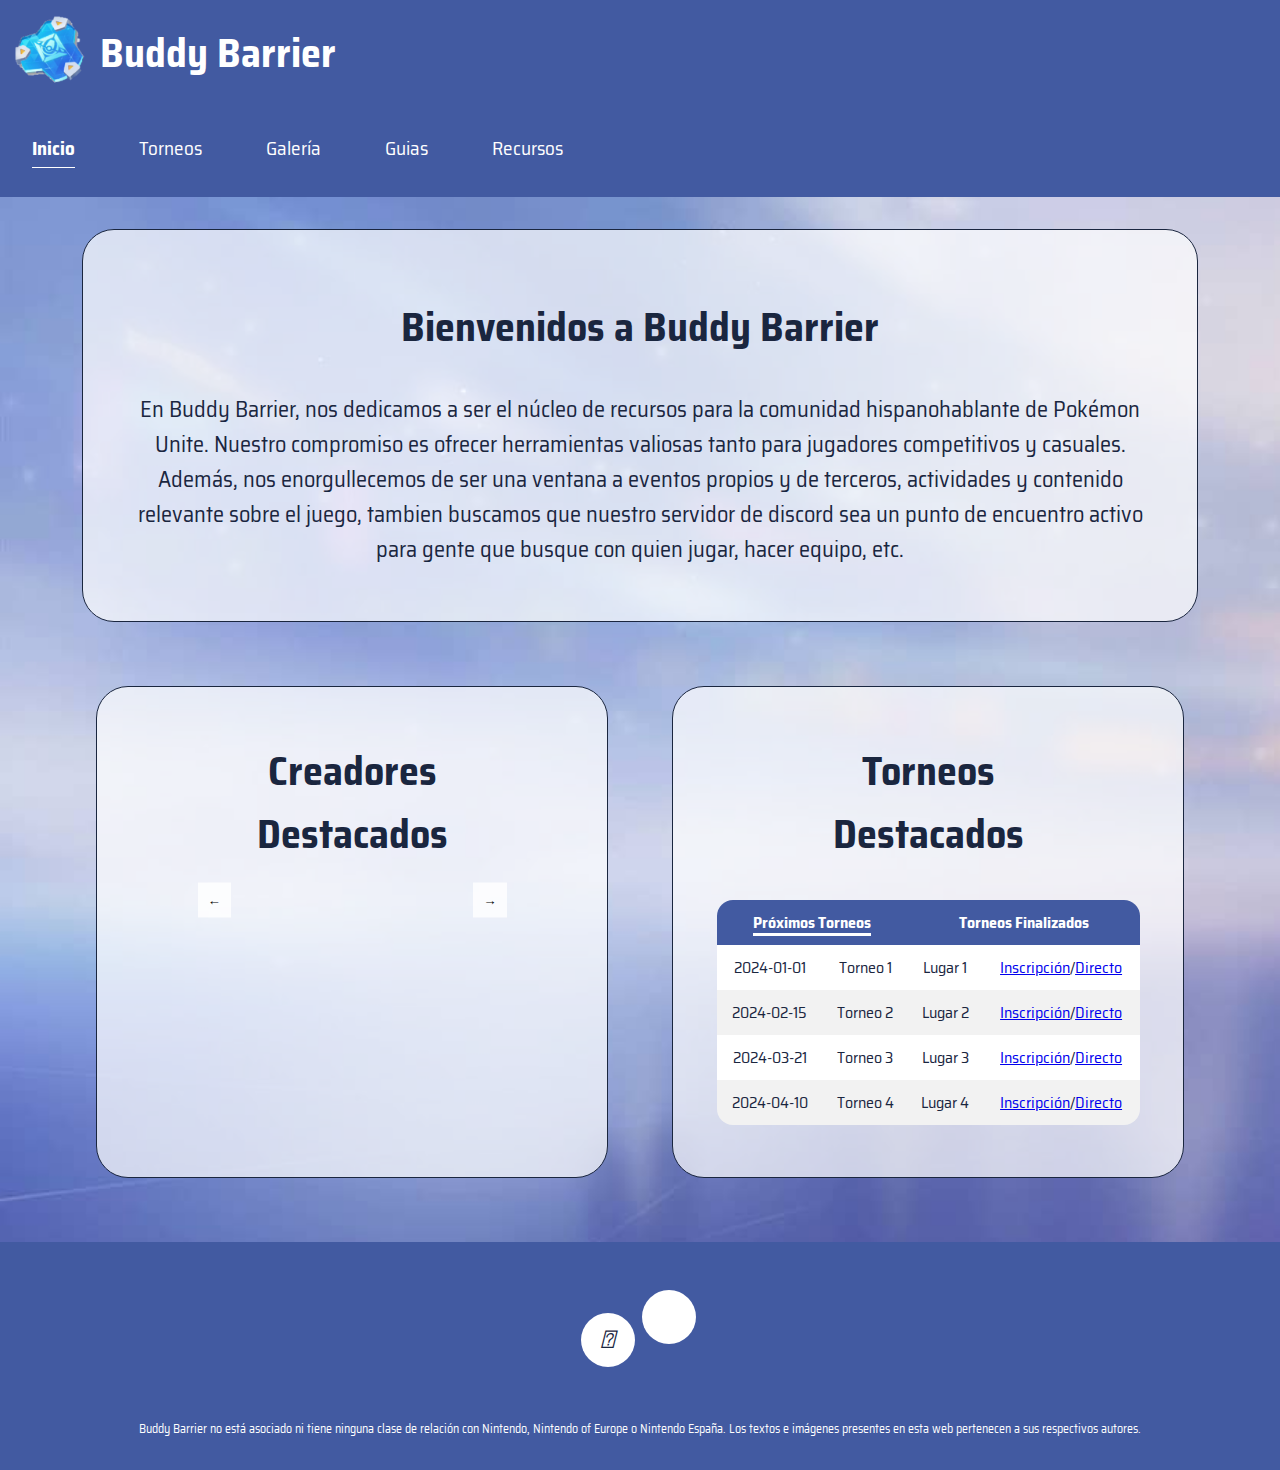
==== commit 15af3a4e: "eliminar noticias, agregar enlaces" ====
--- a/index.html
+++ b/index.html
@@ -29,7 +29,7 @@
             <a href="index.html" class="active">Inicio</a>
             <a href="torneos.html">Torneos</a>
             <a href="eventos.html">Galería</a>
-            <a href="noticas.html">Noticias</a>
+            <a href="guias.html">Guias</a>
             <a href="recursos.html">Recursos</a>
             <a href="javascript:void(0);" class="icon" onclick="menuFunction()">
                 <span class="bars">☰</span>
@@ -101,7 +101,8 @@
         <div class="rounded-social-buttons">
             <a class="social-button facebook" href="https://twitter.com/PKMUnite_ESP" target="_blank"><i
                     class="fab fa-twitter"></i></a>
-            <a class="social-button instagram" href="" target="_blank"><i class="fab fa-discord"></i></a>
+            <a class="social-button instagram" href="https://discord.gg/AyR2gfVSbq" target="_blank"><i
+                    class="fab fa-discord"></i></a>
         </div>
         <p>Buddy Barrier no está asociado ni tiene ninguna clase de relación con Nintendo, Nintendo of Europe o
             Nintendo
--- a/css/estilos.css
+++ b/css/estilos.css
@@ -47,7 +47,7 @@
   color: #FFFFFF;
   margin: 0;
   padding: 2rem;
-  font-size: .75rem;
+  font-size: .75em;
   font-weight: normal;
   text-align: center;
 }
@@ -66,7 +66,7 @@
   text-align: center;
   padding: 1rem 2rem;
   text-decoration: none;
-  font-size: 1.2rem;
+  font-size: 1.2em;
   min-height: 3rem;
   text-decoration: none;
 
@@ -77,11 +77,11 @@
   width: 70%;
   margin-inline: auto;
   color: rgb(26, 38, 63);
-  font-size: 2.5rem;
+  font-size: 2.5em;
 }
 
 .bars {
-  font-size: 2rem;
+  font-size: 2em;
 }
 
 .topnav a:hover,
@@ -158,7 +158,7 @@
   padding-top: 1.4rem;
   margin: 0;
   color: #FFFFFF;
-  font-size: 2.5rem;
+  font-size: 2.5em;
 }
 
 @media screen and (max-width: 700px) {
@@ -169,7 +169,7 @@
     margin: 0;
     width: 100%;
     color: #FFFFFF;
-    font-size: 2.7rem;
+    font-size: 2.7em;
   }
 }
 
@@ -181,8 +181,9 @@
 .mi-tabla {
   border-collapse: collapse;
   margin-left: 3rem;
+  margin-top: 1rem;
   width: 60%;
-  font-size: 1rem;
+  font-size: 1em;
   border-radius: 1rem;
   overflow: hidden;
 }
@@ -192,29 +193,48 @@
     margin-inline: auto;
     border-collapse: collapse;
     width: 100%;
-    font-size: .9rem;
+    font-size: .75em;
     margin-top: 2rem;
   }
 }
 
 .infotorneo {
-  width: 60%;
+  width: 100%;
   margin-top: 2rem;
   margin-inline: auto;
   display: flex;
   align-items: flex-start;
-  margin-bottom: 6rem;
+}
+
+.containerproximos {
+  width: 67%;
+  margin-top: 4rem;
+  margin-inline: auto;
+  margin-bottom: 4rem;
+  padding-left: 4rem;
+  padding-right: 4rem;
+  padding-bottom: 4rem;
+  background-color: rgba(255, 255, 255, 0.7);
+  border: 1px solid rgb(26, 38, 63);
+  border-radius: 2rem;
 }
 
 @media screen and (max-width: 1100px) {
   .infotorneo {
-    width: 90%;
+    width: 100%;
     flex-direction: column;
     align-items: center;
     text-align: center;
     margin-top: 2rem;
-    margin-inline: auto;
-
+    margin: 0;
+  }
+
+  .containerproximos {
+    width: 80%;
+    margin-top: 4rem;
+    margin-inline: auto;
+    margin-bottom: 4rem;
+    padding: 1.7rem;
   }
 }
 
@@ -277,6 +297,13 @@
   background-color: rgba(255, 255, 255, 0.7);
   border-radius: 2rem;
 
+}
+
+@media screen and (max-width: 700px) {
+  .evento {
+    width: 85%;
+
+  }
 }
 
 .imagenevento {
@@ -369,8 +396,9 @@
     right: 0;
     position: relative;
     width: 50%;
-    font-size: 1rem;
+    font-size: 1em;
     margin-top: 2rem;
+    margin-left: 1.2rem;
     left: 7rem;
     top: 1.5rem;
     text-align: center;
@@ -426,7 +454,7 @@
   color: #FFFFFF;
   width: 70%;
   padding: 2rem;
-  font-size: 2.5rem;
+  font-size: 2.5em;
   text-align: center;
   margin-inline: auto;
   border-bottom-style: solid;
@@ -447,7 +475,7 @@
   padding: 2rem;
   width: 75%;
   margin-inline: auto;
-  font-size: 1.5rem;
+  font-size: 1.5em;
   font-family: 'Bertha', Cambria, Cochin, Georgia, Times, 'Times New Roman', serif;
   font-weight: normal;
 }
@@ -494,7 +522,7 @@
 }
 
 span {
-  font-size: 3rem;
+  font-size: 3em;
   color: white;
 }
 
@@ -567,209 +595,6 @@
   object-fit: cover;
 }
 
-.noticias {
-  margin-top: 2rem;
-  width: 70%;
-  display: flex;
-  flex-wrap: wrap;
-  margin-inline: auto;
-}
-
-.noticia {
-  width: calc(50% - 10px);
-  margin: 2rem;
-  margin-inline: auto;
-  border: 1px solid rgb(26, 38, 63);
-  cursor: pointer;
-  transition: transform 0.2s;
-  border-radius: 1rem;
-  background-color: rgba(255, 255, 255, 0.7);
-}
-
-@media (max-width: 700px) {
-  .noticias {
-    margin-top: 2rem;
-    width: 70%;
-    flex-wrap: wrap;
-    margin-inline: auto;
-  }
-}
-
-@media (max-width: 700px) {
-
-
-  .noticia {
-    width: calc(100% - 10px);
-    border: 1px solid rgb(26, 38, 63);
-    cursor: pointer;
-    transition: transform 0.2s;
-  }
-}
-
-.noticia img {
-  max-width: 100%;
-  border-top-left-radius: 1rem;
-  border-top-right-radius: 1rem;
-}
-
-.noticia h2 {
-  margin: 10px;
-  font-size: 2rem;
-  margin-inline: auto;
-  color: rgb(26, 38, 63);
-}
-
-.noticia:hover {
-  transform: scale(1.01);
-}
-
-/* noticia*/
-
-.breadcrumb {
-  font-size: 1.5rem;
-  margin: 2rem;
-  margin-inline: auto;
-  width: 80%;
-  font-weight: bold;
-}
-
-.contenedornoticia {
-  height: auto;
-  display: flex;
-  width: 80%;
-  margin: 2rem;
-  margin-inline: auto;
-  margin-bottom: 4rem;
-  background-color: rgba(255, 255, 255, 0.7);
-  padding: 2.2rem;
-  border: 1px solid rgb(26, 38, 63);
-  border-radius: 1rem;
-}
-
-@media (max-width: 1300px) {
-  .contenedornoticia {
-    display: block;
-    width: 80%;
-    margin: 0;
-    margin-inline: auto;
-
-  }
-
-}
-
-.articulo {
-  width: 60rem;
-  box-sizing: border-box;
-  margin-right: 7rem;
-}
-
-@media (max-width: 1300px) {
-
-
-  .articulo {
-    width: 100%;
-    box-sizing: border-box;
-    margin-right: 0;
-  }
-}
-
-.articulo h1 {
-  font-size: 3rem;
-  color: rgb(26, 38, 63);
-}
-
-.imagennoticia img {
-  max-width: 100%;
-  height: auto;
-  margin-bottom: 4rem;
-}
-
-.recomendados {
-  min-width: 30rem;
-  box-sizing: border-box;
-  margin-top: 8rem;
-  height: 2rem;
-  display: grid;
-}
-
-@media (max-width: 1300px) {
-  .recomendados {
-    min-width: 100%;
-    box-sizing: border-box;
-    margin-top: 2rem;
-    height: 4rem;
-    display: table;
-    margin-bottom: 4rem;
-  }
-}
-
-.recomendado {
-  width: 60%;
-  height: auto;
-  box-sizing: border-box;
-  border: 1px solid rgb(26, 38, 63);
-  padding: 10px;
-  margin-bottom: 20px;
-  cursor: pointer;
-  background-color: rgba(255, 255, 255, 0.7);
-  border-radius: 1rem;
-}
-
-.recomendado:hover {
-  transform: scale(1.05);
-}
-
-@media (max-width: 1300px) {
-  .recomendado {
-    width: 90%;
-    height: 6rem;
-    box-sizing: border-box;
-    border: 1px solid rgb(26, 38, 63);
-    padding: 10px;
-    margin-bottom: 20px;
-    cursor: pointer;
-  }
-}
-
-.imagen-recomendado {
-  width: 30%;
-}
-
-.imagen-recomendado img {
-  border-radius: 50%;
-  width: 3.5rem;
-  height: 3.5rem;
-  float: left;
-  margin-right: 1.2rem;
-}
-
-.recomendado h3 {
-  margin: 0;
-  font-size: 1rem;
-  margin-top: 1.4rem;
-  color: rgb(26, 38, 63);
-}
-
-.recomendados h2 {
-  margin: 0;
-  font-size: 1.5rem;
-  text-align: left;
-  width: 100%;
-  margin-bottom: 2rem;
-  color: rgb(26, 38, 63);
-}
-
-@media (max-width: 1300px) {
-  .recomendados h2 {
-    margin: 0;
-    font-size: 1.5rem;
-    text-align: left;
-    width: 90%;
-    margin-bottom: 2rem;
-    color: rgb(26, 38, 63);
-  }
-}
-
 #scrollToTopBtn {
   display: none;
   position: fixed;
@@ -777,7 +602,7 @@
   bottom: 20px;
   right: 20px;
   z-index: 99;
-  font-size: 1.5rem;
+  font-size: 1.5em;
   border: none;
   outline: none;
   background-color: #283763;
@@ -798,7 +623,7 @@
     bottom: 20px;
     right: 20px;
     z-index: 99;
-    font-size: 1.2rem;
+    font-size: 1.2em;
     border: none;
     outline: none;
     background-color: #283763;
@@ -835,7 +660,7 @@
   text-decoration: none;
   text-align: center;
   color: rgb(26, 38, 63);
-  font-size: 1.5625rem;
+  font-size: 1.5625em;
   font-weight: normal;
   line-height: 2em;
   border-radius: 1.6875rem;
@@ -876,6 +701,7 @@
 .paginas {
   width: 50%;
   margin-inline: auto;
+  padding-bottom: 2em;
 }
 
 .guias {
@@ -885,7 +711,7 @@
 
 @media (max-width: 700px) {
   .paginas {
-    width: 70%;
+    width: 90%;
     margin-inline: auto;
 
   }
@@ -896,6 +722,7 @@
   width: 100%;
   border: 1px solid rgb(26, 38, 63);
   padding: 1.2rem;
+  margin-inline: auto;
   margin-bottom: 2rem;
   border-radius: 1rem;
   background-color: rgba(255, 255, 255, 0.7);
@@ -908,19 +735,19 @@
 @media (max-width: 700px) {
   .pagina {
     display: block;
-    width: 100%;
-    padding: 0;
+    width: 90%;
+    padding: 1rem;
   }
 }
 
 .pagina h3 {
   color: rgb(26, 38, 63);
-  font-size: 1.7rem;
+  font-size: 1.7em;
   margin-bottom: 5px;
 }
 
 .pagina p {
-  font-size: 1.5rem;
+  font-size: 1.5em;
   margin-bottom: 5px;
   width: 90%;
 }
@@ -950,7 +777,7 @@
     color: rgb(26, 38, 63);
     width: 100%;
     text-align: center;
-    font-size: 1.6rem;
+    font-size: 1.6em;
     margin-inline: auto;
   }
 
@@ -995,7 +822,7 @@
 
 .item h3 {
   color: rgb(26, 38, 63);
-  font-size: 1.5rem;
+  font-size: 1.5em;
   text-align: center;
   width: 100%;
   margin: 0;
@@ -1013,7 +840,7 @@
 @media (max-width: 1250px) {
   .item h3 {
     color: rgb(26, 38, 63);
-    font-size: .9rem;
+    font-size: .9em;
     text-align: center;
   }
 
@@ -1022,7 +849,7 @@
 @media (max-width: 1000px) {
   .item h3 {
     color: rgb(26, 38, 63);
-    font-size: .7rem;
+    font-size: .7em;
     text-align: center;
   }
 
@@ -1031,7 +858,7 @@
 @media (max-width: 768px) {
   .item h3 {
     color: rgb(26, 38, 63);
-    font-size: 1.2rem;
+    font-size: 1.2em;
     text-align: center;
   }
 
@@ -1042,7 +869,7 @@
 
 .search-container {
   padding-top: 2rem;
-  width: 50%;
+  width: 40%;
   margin-inline: auto;
 }
 
@@ -1070,6 +897,7 @@
     border-radius: 5px;
     font-size: 16px;
     width: 75%;
+    border-radius: 1rem;
   }
 }
 
@@ -1079,7 +907,8 @@
     border: 1px solid rgb(26, 38, 63);
     border-radius: 5px;
     font-size: 16px;
-    width: 30%;
+    width: 45%;
+    border-radius: 1rem;
   }
 }
 
@@ -1197,6 +1026,7 @@
     margin-inline: auto;
     margin-bottom: 2rem;
     width: 100%;
+    font-size: .75em;
   }
 }
 
@@ -1233,5 +1063,5 @@
 }
 
 #divSuperior p {
-  font-size: 1.4rem;
+  font-size: 1.4em;
 }